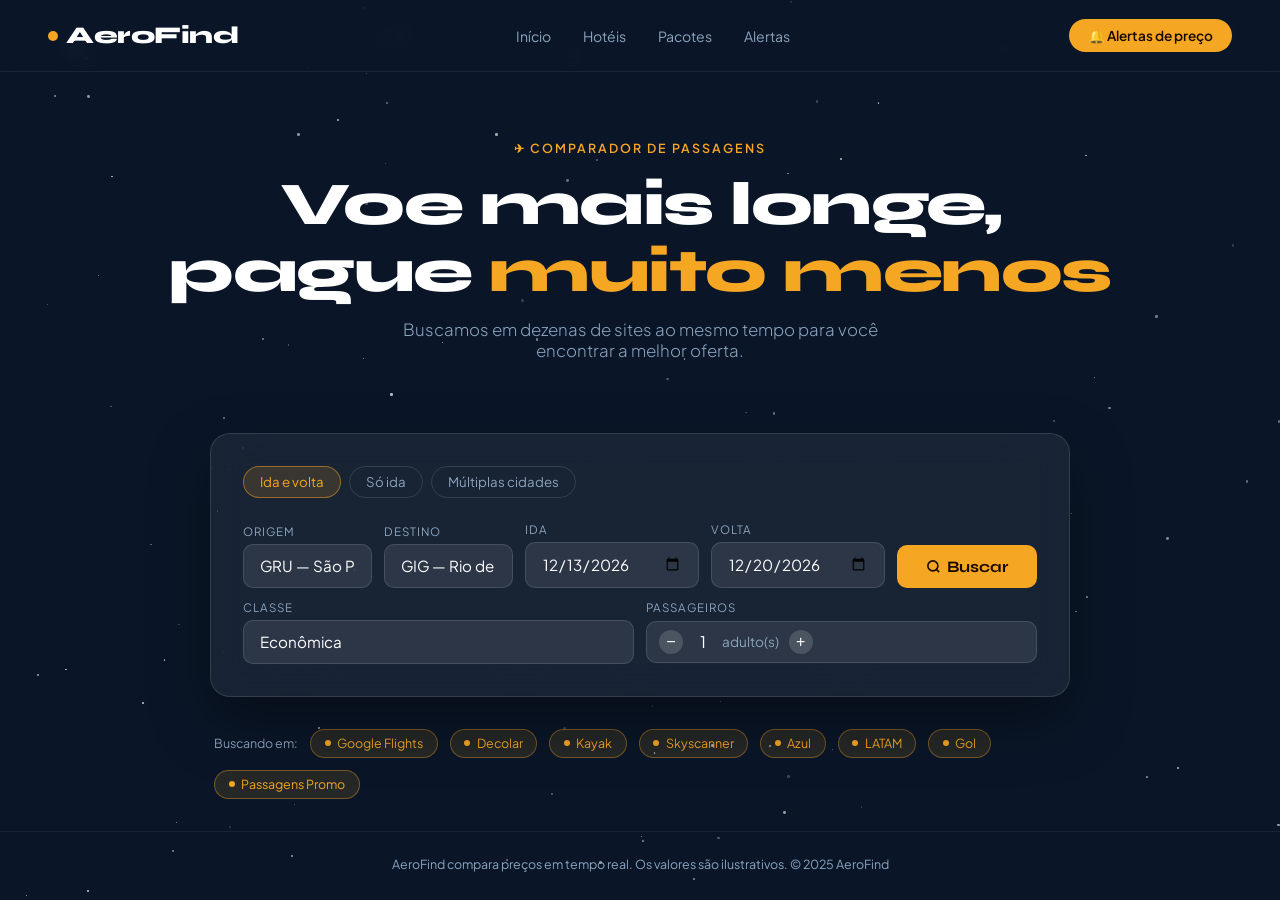
==== passagens-aereas.html @ 7c527c0b "first commit" ====
<!DOCTYPE html>
<html lang="pt-BR">
<head>
<meta charset="UTF-8">
<meta name="viewport" content="width=device-width, initial-scale=1.0">
<title>AeroFind — Busca de Passagens Aéreas</title>
<link rel="icon" type="image/svg+xml" href="data:image/svg+xml,%3Csvg xmlns='http://www.w3.org/2000/svg' viewBox='0 0 64 64'%3E%3Crect width='64' height='64' rx='14' fill='%230A1628'/%3E%3Cpath d='M52 26v-4L32 10 12 22v4l20-5v10L24 34v4l8-2 8 2v-4l-8-3V21l20 5z' fill='%23F5A623'/%3E%3C/svg%3E">
<link href="https://fonts.googleapis.com/css2?family=Syne:wght@400;600;700;800&family=Plus+Jakarta+Sans:wght@300;400;500;600;700&display=swap" rel="stylesheet">
<style>
  *, *::before, *::after { box-sizing: border-box; margin: 0; padding: 0; }
  :root {
    --sky: #0A1628; --accent: #F5A623; --white: #FFFFFF; --muted: #8BA4BE;
    --card-bg: rgba(255,255,255,0.06); --card-border: rgba(255,255,255,0.12);
    --input-bg: rgba(255,255,255,0.09); --result-bg: #F0F4F9;
    --result-card: #FFFFFF; --text-dark: #0A1628; --text-mid: #4A6178;
  }
  html { scroll-behavior: smooth; }
  body { font-family: 'Plus Jakarta Sans', sans-serif; background: var(--sky); color: var(--white); min-height: 100vh; overflow-x: hidden; }

  /* Stars */
  .stars-bg { position: fixed; inset: 0; pointer-events: none; z-index: 0; overflow: hidden; }
  .star { position: absolute; background: #fff; border-radius: 50%; animation: twinkle var(--d,3s) ease-in-out infinite; opacity: var(--o,0.4); }
  @keyframes twinkle { 0%,100%{opacity:var(--o)} 50%{opacity:calc(var(--o)*0.25)} }

  /* Header */
  header { position: relative; z-index: 20; display: flex; align-items: center; justify-content: space-between; padding: 1.2rem 3rem; border-bottom: 1px solid rgba(255,255,255,0.07); backdrop-filter: blur(8px); }
  .logo { font-family: 'Syne', sans-serif; font-size: 1.5rem; font-weight: 800; letter-spacing: -0.5px; color: var(--white); display: flex; align-items: center; gap: 0.5rem; }
  .logo-dot { width: 10px; height: 10px; background: var(--accent); border-radius: 50%; }
  nav a { color: var(--muted); text-decoration: none; font-size: .88rem; margin-left: 2rem; transition: color .2s; }
  nav a:hover { color: var(--white); }
  .btn-header { margin-left: 2rem; padding: .5rem 1.2rem; background: var(--accent); color: #1a0800; border: none; border-radius: 20px; font-family: 'Plus Jakarta Sans', sans-serif; font-size: .85rem; font-weight: 600; cursor: pointer; transition: transform .15s, box-shadow .15s; }
  .btn-header:hover { transform: translateY(-1px); box-shadow: 0 4px 16px rgba(245,166,35,.35); }

  /* Hero */
  .hero { position: relative; z-index: 5; text-align: center; padding: 4rem 2rem 2rem; }
  .hero-eyebrow { display: inline-block; font-size: .78rem; font-weight: 600; letter-spacing: 2px; text-transform: uppercase; color: var(--accent); margin-bottom: 1rem; }
  .hero h1 { font-family: 'Syne', sans-serif; font-size: clamp(2.2rem,5vw,3.8rem); font-weight: 800; line-height: 1.1; letter-spacing: -1.5px; margin-bottom: .8rem; }
  .hero h1 span { color: var(--accent); }
  .hero p { color: var(--muted); font-size: 1.05rem; font-weight: 300; max-width: 480px; margin: 0 auto 2.5rem; }

  /* Search Card */
  .search-card { position: relative; z-index: 10; max-width: 860px; margin: 0 auto 2rem; background: var(--card-bg); border: 1px solid var(--card-border); border-radius: 20px; padding: 2rem; backdrop-filter: blur(16px); box-shadow: 0 24px 60px rgba(0,0,0,.4); }
  .trip-type { display: flex; gap: .5rem; margin-bottom: 1.5rem; }
  .trip-btn { padding: .4rem 1rem; border-radius: 20px; background: transparent; border: 1px solid var(--card-border); color: var(--muted); font-family: 'Plus Jakarta Sans', sans-serif; font-size: .83rem; cursor: pointer; transition: all .2s; }
  .trip-btn.active, .trip-btn:hover { background: rgba(245,166,35,.15); border-color: rgba(245,166,35,.5); color: var(--accent); }
  .fields-row { display: grid; grid-template-columns: 1fr 1fr 1fr 1fr auto; gap: .75rem; align-items: end; }
  .field-group { display: flex; flex-direction: column; gap: .35rem; position: relative; }
  .field-group label { font-size: .72rem; text-transform: uppercase; letter-spacing: 1px; color: var(--muted); }
  .field-group input, .field-group select { background: var(--input-bg); border: 1px solid var(--card-border); border-radius: 10px; color: var(--white); padding: .7rem 1rem; font-family: 'Plus Jakarta Sans', sans-serif; font-size: .95rem; outline: none; width: 100%; transition: border-color .2s; -webkit-appearance: none; }
  .field-group input::placeholder { color: var(--muted); }
  .field-group input:focus, .field-group select:focus { border-color: rgba(245,166,35,.6); }
  .field-group select option { background: #0D2040; color: white; }
  .btn-search { padding: .75rem 1.8rem; background: var(--accent); border: none; border-radius: 10px; color: #1a0800; font-family: 'Syne', sans-serif; font-size: 1rem; font-weight: 700; cursor: pointer; white-space: nowrap; transition: all .2s; display: flex; align-items: center; gap: .4rem; }
  .btn-search:hover { transform: translateY(-2px); box-shadow: 0 6px 20px rgba(245,166,35,.4); }
  .btn-search:active { transform: translateY(0); }
  .row2 { display: flex; gap: .75rem; margin-top: .75rem; align-items: center; }
  .row2 .field-group { flex: 1; }
  .passengers-field { display: flex; align-items: center; gap: .6rem; background: var(--input-bg); border: 1px solid var(--card-border); border-radius: 10px; padding: .5rem .75rem; }
  .pass-btn { width: 24px; height: 24px; border-radius: 50%; background: rgba(255,255,255,.15); border: none; color: white; font-size: 1rem; cursor: pointer; display: flex; align-items: center; justify-content: center; transition: background .2s; }
  .pass-btn:hover { background: rgba(245,166,35,.4); }
  #pass-count { font-size: 1rem; min-width: 20px; text-align: center; }

  /* Autocomplete */
  .autocomplete-list { position: absolute; top: calc(100% + 6px); left: 0; right: 0; z-index: 999; background: #0C1E3A; border: 1px solid rgba(245,166,35,.4); border-radius: 14px; overflow: hidden; box-shadow: 0 16px 40px rgba(0,0,0,.7); max-height: 280px; overflow-y: auto; display: none; }
  .autocomplete-list.open { display: block; }
  .autocomplete-list::-webkit-scrollbar { width: 4px; }
  .autocomplete-list::-webkit-scrollbar-track { background: transparent; }
  .autocomplete-list::-webkit-scrollbar-thumb { background: rgba(245,166,35,.3); border-radius: 4px; }
  .ac-item { display: flex; align-items: center; gap: .75rem; padding: .6rem 1rem; cursor: pointer; transition: background .15s; border-bottom: 1px solid rgba(255,255,255,.05); }
  .ac-item:last-child { border-bottom: none; }
  .ac-item:hover, .ac-item.highlighted { background: rgba(245,166,35,.1); }
  .ac-flag { font-size: 1.1rem; flex-shrink: 0; }
  .ac-iata { font-family: 'Syne', sans-serif; font-size: .9rem; font-weight: 800; color: var(--accent); min-width: 40px; flex-shrink: 0; }
  .ac-info { display: flex; flex-direction: column; overflow: hidden; }
  .ac-city { font-size: .85rem; font-weight: 500; color: var(--white); white-space: nowrap; overflow: hidden; text-overflow: ellipsis; }
  .ac-country { font-size: .7rem; color: var(--muted); margin-top: .1rem; }

  /* Sources */
  .sources-row { position: relative; z-index: 5; max-width: 860px; margin: 0 auto 2rem; display: flex; align-items: center; gap: .75rem; flex-wrap: wrap; padding: 0 .25rem; }
  .source-tag { display: flex; align-items: center; gap: .4rem; background: rgba(255,255,255,.07); border: 1px solid rgba(255,255,255,.12); border-radius: 20px; padding: .35rem .85rem; font-size: .78rem; color: var(--muted); cursor: pointer; transition: all .2s; }
  .source-tag.active { background: rgba(245,166,35,.12); border-color: rgba(245,166,35,.4); color: #F5A623; }
  .source-tag .dot { width: 6px; height: 6px; border-radius: 50%; background: currentColor; }

  /* Loading */
  .loading-state { display: none; text-align: center; padding: 3rem; position: relative; z-index: 5; }
  .loading-state.visible { display: block; }
  .plane-loader { font-size: 2.5rem; animation: fly 1.5s ease-in-out infinite; display: inline-block; }
  @keyframes fly { 0%{transform:translateX(-20px) rotate(-5deg)} 50%{transform:translateX(20px) rotate(5deg)} 100%{transform:translateX(-20px) rotate(-5deg)} }
  .loading-text { color: var(--muted); margin-top: 1rem; font-size: .95rem; }
  .loading-dots::after { content: ''; animation: dots 1.4s infinite; }
  @keyframes dots { 0%{content:''} 33%{content:'.'} 66%{content:'..'} 100%{content:'...'} }

  /* Results */
  #results-section { background: var(--result-bg); border-radius: 28px 28px 0 0; padding: 2.5rem 2rem 4rem; position: relative; z-index: 5; display: none; }
  #results-section.visible { display: block; }
  .results-header { max-width: 860px; margin: 0 auto 1.5rem; display: flex; justify-content: space-between; align-items: center; flex-wrap: wrap; gap: .75rem; }
  .results-title { font-family: 'Syne', sans-serif; font-size: 1.5rem; font-weight: 700; color: var(--text-dark); }
  .results-subtitle { font-size: .82rem; color: var(--text-mid); margin-top: .25rem; line-height: 1.5; }
  .filter-bar { display: flex; gap: .5rem; }
  .filter-btn { padding: .4rem 1rem; border-radius: 20px; border: 1px solid #D0DCE8; background: white; color: var(--text-mid); font-family: 'Plus Jakarta Sans', sans-serif; font-size: .82rem; cursor: pointer; transition: all .2s; }
  .filter-btn:hover, .filter-btn.active { background: var(--text-dark); color: white; border-color: var(--text-dark); }

  /* Result Cards */
  .results-grid { max-width: 860px; margin: 0 auto; display: flex; flex-direction: column; gap: .9rem; }
  .result-card { background: var(--result-card); border: 1px solid #DDE7F0; border-radius: 16px; padding: 1.1rem 1.5rem; display: grid; grid-template-columns: 54px 1fr auto; gap: 1.2rem; align-items: center; transition: all .2s; cursor: pointer; animation: slideUp .3s ease both; text-decoration: none; color: inherit; }
  .result-card:hover { box-shadow: 0 8px 32px rgba(10,22,40,.1); transform: translateY(-2px); border-color: #B4CCE4; }
  @keyframes slideUp { from{opacity:0;transform:translateY(14px)} to{opacity:1;transform:translateY(0)} }

  .airline-logo { width: 48px; height: 48px; border-radius: 12px; display: flex; align-items: center; justify-content: center; font-family: 'Syne', sans-serif; font-size: .7rem; font-weight: 800; color: white; letter-spacing: .5px; flex-shrink: 0; }

  /* Flight info */
  .flight-info { display: flex; align-items: center; gap: 1.1rem; }
  .time-block { text-align: center; flex-shrink: 0; }

  /* Horário — destaque máximo */
  .time-big {
    font-family: 'Syne', sans-serif;
    font-size: 1.6rem;
    font-weight: 800;
    color: #0A1628;
    letter-spacing: -0.5px;
    line-height: 1;
    font-variant-numeric: tabular-nums;
  }
  .time-city {
    font-family: 'Plus Jakarta Sans', sans-serif;
    font-size: .65rem; font-weight: 700;
    letter-spacing: 1.2px; text-transform: uppercase;
    color: #7A9AB4; margin-top: .3rem;
  }

  .flight-path { flex: 1; display: flex; flex-direction: column; align-items: center; gap: .22rem; min-width: 80px; }
  .path-duration { font-family: 'Plus Jakarta Sans', sans-serif; font-size: .7rem; font-weight: 600; color: #7A9AB4; letter-spacing: .4px; }
  .path-line { width: 100%; display: flex; align-items: center; gap: 4px; }
  .path-line .line { flex: 1; height: 1.5px; background: #D4E2EC; }
  .path-stops { font-family: 'Plus Jakarta Sans', sans-serif; font-size: .68rem; font-weight: 700; letter-spacing: .3px; }
  .stops-direct { color: #1A9B6A; }
  .stops-conn { color: #C47D0A; }

  /* Bloco preço */
  .price-block { text-align: right; min-width: 148px; flex-shrink: 0; }
  .price-source { font-family: 'Plus Jakarta Sans', sans-serif; font-size: .65rem; font-weight: 700; letter-spacing: .7px; text-transform: uppercase; color: #8FA6B8; margin-bottom: .2rem; }

  /* Preço principal */
  .price-wrap { display: flex; align-items: flex-start; justify-content: flex-end; gap: 2px; line-height: 1; margin-bottom: .15rem; }
  .price-currency { font-family: 'Plus Jakarta Sans', sans-serif; font-size: .9rem; font-weight: 700; color: #3A5570; padding-top: .3rem; }
  .price-integer { font-family: 'Syne', sans-serif; font-size: 2rem; font-weight: 800; color: #0A1628; letter-spacing: -1.5px; font-variant-numeric: tabular-nums; }
  .price-per { font-family: 'Plus Jakarta Sans', sans-serif; font-size: .65rem; font-weight: 400; color: #8FA6B8; }

  .badges { display: flex; gap: .3rem; justify-content: flex-end; margin: .35rem 0 .4rem; flex-wrap: wrap; }
  .badge { font-family: 'Plus Jakarta Sans', sans-serif; font-size: .63rem; font-weight: 700; letter-spacing: .3px; border-radius: 20px; padding: .2rem .55rem; line-height: 1.5; }
  .badge-best { background: #E0F5EB; color: #126B3A; }
  .badge-fast { background: #EEF0FF; color: #3730A3; }

  .btn-buy { display: inline-block; padding: .42rem 1rem; background: var(--accent); border: none; border-radius: 8px; color: #1a0800; font-family: 'Plus Jakarta Sans', sans-serif; font-size: .78rem; font-weight: 700; cursor: pointer; transition: all .15s; text-decoration: none; }
  .btn-buy:hover { background: #ffba47; }

  .empty-state { text-align: center; padding: 3rem; color: var(--text-mid); display: none; }
  .empty-state.visible { display: block; }

  footer { position: relative; z-index: 5; text-align: center; padding: 1.5rem; color: var(--muted); font-size: .78rem; border-top: 1px solid rgba(255,255,255,.06); }

  @media(max-width:700px){
    header{padding:1rem 1.2rem} nav{display:none}
    .hero{padding:2.5rem 1rem 1.5rem}
    .fields-row{grid-template-columns:1fr 1fr}
    .btn-search{grid-column:1/-1;justify-content:center}
    .search-card{margin:0 1rem 2rem;padding:1.2rem}
    .sources-row{padding:0 1rem}
    .result-card{grid-template-columns:48px 1fr;padding:.9rem 1rem}
    .price-block{grid-column:1/-1;display:flex;align-items:center;justify-content:space-between;text-align:left;min-width:0}
    .price-wrap{justify-content:flex-start}
    .badges{justify-content:flex-start}
    #results-section{padding:1.5rem 1rem 3rem}
    .results-header{flex-direction:column;align-items:flex-start}
    .time-big{font-size:1.3rem}
    .price-integer{font-size:1.6rem}
  }
</style>
</head>
<body>

<div class="stars-bg" id="stars"></div>

<header>
  <div class="logo"><span class="logo-dot"></span>AeroFind</div>
  <nav>
    <a href="#">Início</a><a href="#">Hotéis</a><a href="#">Pacotes</a><a href="#">Alertas</a>
  </nav>
  <button class="btn-header" onclick="showAlertModal()">🔔 Alertas de preço</button>
</header>

<section class="hero">
  <span class="hero-eyebrow">✈ Comparador de passagens</span>
  <h1>Voe mais longe,<br>pague <span>muito menos</span></h1>
  <p>Buscamos em dezenas de sites ao mesmo tempo para você encontrar a melhor oferta.</p>
</section>

<div class="search-card">
  <div class="trip-type">
    <button class="trip-btn active" data-type="ida-volta" onclick="setTrip(this)">Ida e volta</button>
    <button class="trip-btn" data-type="so-ida" onclick="setTrip(this)">Só ida</button>
    <button class="trip-btn" data-type="multiplas" onclick="setTrip(this)">Múltiplas cidades</button>
  </div>
  <div class="fields-row">
    <div class="field-group">
      <label>Origem</label>
      <input type="text" id="origin" placeholder="Cidade ou código IATA" autocomplete="off">
      <div class="autocomplete-list" id="ac-origin"></div>
    </div>
    <div class="field-group">
      <label>Destino</label>
      <input type="text" id="dest" placeholder="Cidade ou código IATA" autocomplete="off">
      <div class="autocomplete-list" id="ac-dest"></div>
    </div>
    <div class="field-group">
      <label>Ida</label>
      <input type="date" id="date-go">
    </div>
    <div class="field-group" id="return-field">
      <label>Volta</label>
      <input type="date" id="date-back">
    </div>
    <button class="btn-search" onclick="searchFlights()">
      <svg width="15" height="15" viewBox="0 0 24 24" fill="none" stroke="currentColor" stroke-width="2.5"><circle cx="11" cy="11" r="8"/><path d="m21 21-4.35-4.35"/></svg>
      Buscar
    </button>
  </div>
  <div class="row2">
    <div class="field-group">
      <label>Classe</label>
      <select id="cabin">
        <option value="economy">Econômica</option>
        <option value="premium">Premium Economy</option>
        <option value="business">Executiva (Business)</option>
        <option value="first">Primeira Classe</option>
      </select>
    </div>
    <div class="field-group">
      <label>Passageiros</label>
      <div class="passengers-field">
        <button class="pass-btn" onclick="changePass(-1)">−</button>
        <span id="pass-count">1</span>
        <span style="font-size:.85rem;color:var(--muted);">adulto(s)</span>
        <button class="pass-btn" onclick="changePass(1)">+</button>
      </div>
    </div>
  </div>
</div>

<div class="sources-row">
  <span style="font-size:.78rem;color:var(--muted);">Buscando em:</span>
  <div class="source-tag active" onclick="toggleSource(this)"><span class="dot"></span>Google Flights</div>
  <div class="source-tag active" onclick="toggleSource(this)"><span class="dot"></span>Decolar</div>
  <div class="source-tag active" onclick="toggleSource(this)"><span class="dot"></span>Kayak</div>
  <div class="source-tag active" onclick="toggleSource(this)"><span class="dot"></span>Skyscanner</div>
  <div class="source-tag active" onclick="toggleSource(this)"><span class="dot"></span>Azul</div>
  <div class="source-tag active" onclick="toggleSource(this)"><span class="dot"></span>LATAM</div>
  <div class="source-tag active" onclick="toggleSource(this)"><span class="dot"></span>Gol</div>
  <div class="source-tag active" onclick="toggleSource(this)"><span class="dot"></span>Passagens Promo</div>
</div>

<div class="loading-state" id="loading">
  <div class="plane-loader">✈</div>
  <div class="loading-text">Buscando as melhores ofertas<span class="loading-dots"></span></div>
  <p style="font-size:.8rem;color:var(--muted);margin-top:.5rem;">Consultando Google Flights, Decolar, Kayak, Skyscanner...</p>
</div>

<section id="results-section">
  <div class="results-header">
    <div>
      <div class="results-title" id="results-title">Resultados encontrados</div>
      <div class="results-subtitle" id="results-subtitle"></div>
    </div>
    <div class="filter-bar">
      <button class="filter-btn active" onclick="sortResults('price',this)">Menor preço</button>
      <button class="filter-btn" onclick="sortResults('duration',this)">Mais rápido</button>
      <button class="filter-btn" onclick="sortResults('best',this)">Custo-benefício</button>
    </div>
  </div>
  <div class="results-grid" id="results-grid"></div>
  <div class="empty-state" id="empty-state">
    <div style="font-size:2.5rem;margin-bottom:1rem;">🔍</div>
    <div style="font-weight:600;color:#0A1628;margin-bottom:.4rem;">Nenhum voo encontrado</div>
    <p>Tente datas ou destinos diferentes.</p>
  </div>
</section>

<footer>AeroFind compara preços em tempo real. Os valores são ilustrativos. © 2025 AeroFind</footer>

<script>
// Stars
const starsEl=document.getElementById('stars');
for(let i=0;i<120;i++){
  const s=document.createElement('div');s.className='star';
  const sz=Math.random()*2+1;
  s.style.cssText=`width:${sz}px;height:${sz}px;top:${Math.random()*100}%;left:${Math.random()*100}%;--d:${(Math.random()*4+2).toFixed(1)}s;--o:${(Math.random()*.6+.15).toFixed(2)};animation-delay:${(Math.random()*5).toFixed(1)}s`;
  starsEl.appendChild(s);
}

// Dates
const today=new Date(),fmt=d=>d.toISOString().split('T')[0];
const go=new Date(today);go.setDate(today.getDate()+7);
const bk=new Date(today);bk.setDate(today.getDate()+14);
document.getElementById('date-go').value=fmt(go);
document.getElementById('date-back').value=fmt(bk);
document.getElementById('date-go').min=fmt(today);
document.getElementById('date-back').min=fmt(go);

let passengers=1,tripType='ida-volta';
function setTrip(btn){document.querySelectorAll('.trip-btn').forEach(b=>b.classList.remove('active'));btn.classList.add('active');tripType=btn.dataset.type;const rf=document.getElementById('return-field');rf.style.opacity=tripType==='so-ida'?'0.4':'1';rf.querySelector('input').disabled=tripType==='so-ida';}
function changePass(d){passengers=Math.max(1,Math.min(9,passengers+d));document.getElementById('pass-count').textContent=passengers;}
function toggleSource(el){el.classList.toggle('active');}
function showAlertModal(){alert('🔔 Você será notificado quando o preço cair para a rota desejada!\n\n(Disponível na versão completa.)');}

// ═══════════════════════════════════
// BANCO DE AEROPORTOS
// ═══════════════════════════════════
const AIRPORTS=[
  // Brasil
  {iata:'GRU',city:'São Paulo — Guarulhos',country:'Brasil',flag:'🇧🇷'},
  {iata:'CGH',city:'São Paulo — Congonhas',country:'Brasil',flag:'🇧🇷'},
  {iata:'VCP',city:'Campinas — Viracopos',country:'Brasil',flag:'🇧🇷'},
  {iata:'GIG',city:'Rio de Janeiro — Galeão',country:'Brasil',flag:'🇧🇷'},
  {iata:'SDU',city:'Rio de Janeiro — Santos Dumont',country:'Brasil',flag:'🇧🇷'},
  {iata:'BSB',city:'Brasília',country:'Brasil',flag:'🇧🇷'},
  {iata:'SSA',city:'Salvador',country:'Brasil',flag:'🇧🇷'},
  {iata:'FOR',city:'Fortaleza',country:'Brasil',flag:'🇧🇷'},
  {iata:'REC',city:'Recife',country:'Brasil',flag:'🇧🇷'},
  {iata:'MAO',city:'Manaus',country:'Brasil',flag:'🇧🇷'},
  {iata:'CWB',city:'Curitiba',country:'Brasil',flag:'🇧🇷'},
  {iata:'POA',city:'Porto Alegre',country:'Brasil',flag:'🇧🇷'},
  {iata:'BEL',city:'Belém',country:'Brasil',flag:'🇧🇷'},
  {iata:'FLN',city:'Florianópolis',country:'Brasil',flag:'🇧🇷'},
  {iata:'NAT',city:'Natal',country:'Brasil',flag:'🇧🇷'},
  {iata:'MCZ',city:'Maceió',country:'Brasil',flag:'🇧🇷'},
  {iata:'THE',city:'Teresina',country:'Brasil',flag:'🇧🇷'},
  {iata:'GYN',city:'Goiânia',country:'Brasil',flag:'🇧🇷'},
  {iata:'CGR',city:'Campo Grande',country:'Brasil',flag:'🇧🇷'},
  {iata:'CGB',city:'Cuiabá',country:'Brasil',flag:'🇧🇷'},
  {iata:'PMW',city:'Palmas',country:'Brasil',flag:'🇧🇷'},
  {iata:'VIX',city:'Vitória',country:'Brasil',flag:'🇧🇷'},
  {iata:'BVB',city:'Boa Vista',country:'Brasil',flag:'🇧🇷'},
  {iata:'PVH',city:'Porto Velho',country:'Brasil',flag:'🇧🇷'},
  {iata:'MCP',city:'Macapá',country:'Brasil',flag:'🇧🇷'},
  {iata:'RBR',city:'Rio Branco',country:'Brasil',flag:'🇧🇷'},
  {iata:'SLZ',city:'São Luís',country:'Brasil',flag:'🇧🇷'},
  {iata:'JPA',city:'João Pessoa',country:'Brasil',flag:'🇧🇷'},
  {iata:'AJU',city:'Aracaju',country:'Brasil',flag:'🇧🇷'},
  {iata:'IOS',city:'Ilhéus',country:'Brasil',flag:'🇧🇷'},
  {iata:'BPS',city:'Porto Seguro',country:'Brasil',flag:'🇧🇷'},
  {iata:'CFB',city:'Cabo Frio',country:'Brasil',flag:'🇧🇷'},
  {iata:'LDB',city:'Londrina',country:'Brasil',flag:'🇧🇷'},
  {iata:'MAB',city:'Marabá',country:'Brasil',flag:'🇧🇷'},
  {iata:'IGU',city:'Foz do Iguaçu',country:'Brasil',flag:'🇧🇷'},
  // Europa
  {iata:'LIS',city:'Lisboa',country:'Portugal',flag:'🇵🇹'},
  {iata:'OPO',city:'Porto',country:'Portugal',flag:'🇵🇹'},
  {iata:'FAO',city:'Faro',country:'Portugal',flag:'🇵🇹'},
  {iata:'MAD',city:'Madrid — Barajas',country:'Espanha',flag:'🇪🇸'},
  {iata:'BCN',city:'Barcelona — El Prat',country:'Espanha',flag:'🇪🇸'},
  {iata:'CDG',city:'Paris — Charles de Gaulle',country:'França',flag:'🇫🇷'},
  {iata:'ORY',city:'Paris — Orly',country:'França',flag:'🇫🇷'},
  {iata:'LHR',city:'Londres — Heathrow',country:'Reino Unido',flag:'🇬🇧'},
  {iata:'LGW',city:'Londres — Gatwick',country:'Reino Unido',flag:'🇬🇧'},
  {iata:'STN',city:'Londres — Stansted',country:'Reino Unido',flag:'🇬🇧'},
  {iata:'FRA',city:'Frankfurt',country:'Alemanha',flag:'🇩🇪'},
  {iata:'MUC',city:'Munique',country:'Alemanha',flag:'🇩🇪'},
  {iata:'AMS',city:'Amsterdã — Schiphol',country:'Holanda',flag:'🇳🇱'},
  {iata:'FCO',city:'Roma — Fiumicino',country:'Itália',flag:'🇮🇹'},
  {iata:'MXP',city:'Milão — Malpensa',country:'Itália',flag:'🇮🇹'},
  {iata:'VCE',city:'Veneza',country:'Itália',flag:'🇮🇹'},
  {iata:'ZRH',city:'Zurique',country:'Suíça',flag:'🇨🇭'},
  {iata:'VIE',city:'Viena',country:'Áustria',flag:'🇦🇹'},
  {iata:'ATH',city:'Atenas',country:'Grécia',flag:'🇬🇷'},
  {iata:'CPH',city:'Copenhague',country:'Dinamarca',flag:'🇩🇰'},
  {iata:'ARN',city:'Estocolmo — Arlanda',country:'Suécia',flag:'🇸🇪'},
  // Américas
  {iata:'JFK',city:'Nova York — JFK',country:'EUA',flag:'🇺🇸'},
  {iata:'EWR',city:'Nova York — Newark',country:'EUA',flag:'🇺🇸'},
  {iata:'LGA',city:'Nova York — LaGuardia',country:'EUA',flag:'🇺🇸'},
  {iata:'MIA',city:'Miami',country:'EUA',flag:'🇺🇸'},
  {iata:'LAX',city:'Los Angeles',country:'EUA',flag:'🇺🇸'},
  {iata:'ORD',city:'Chicago — O\'Hare',country:'EUA',flag:'🇺🇸'},
  {iata:'ATL',city:'Atlanta',country:'EUA',flag:'🇺🇸'},
  {iata:'IAD',city:'Washington D.C. — Dulles',country:'EUA',flag:'🇺🇸'},
  {iata:'SFO',city:'San Francisco',country:'EUA',flag:'🇺🇸'},
  {iata:'MCO',city:'Orlando',country:'EUA',flag:'🇺🇸'},
  {iata:'YYZ',city:'Toronto — Pearson',country:'Canadá',flag:'🇨🇦'},
  {iata:'YUL',city:'Montreal',country:'Canadá',flag:'🇨🇦'},
  {iata:'MEX',city:'Cidade do México',country:'México',flag:'🇲🇽'},
  {iata:'CUN',city:'Cancún',country:'México',flag:'🇲🇽'},
  {iata:'EZE',city:'Buenos Aires — Ezeiza',country:'Argentina',flag:'🇦🇷'},
  {iata:'AEP',city:'Buenos Aires — Aeroparque',country:'Argentina',flag:'🇦🇷'},
  {iata:'SCL',city:'Santiago do Chile',country:'Chile',flag:'🇨🇱'},
  {iata:'BOG',city:'Bogotá — El Dorado',country:'Colômbia',flag:'🇨🇴'},
  {iata:'LIM',city:'Lima — Jorge Chávez',country:'Peru',flag:'🇵🇪'},
  {iata:'MVD',city:'Montevidéu',country:'Uruguai',flag:'🇺🇾'},
  {iata:'ASU',city:'Assunção',country:'Paraguai',flag:'🇵🇾'},
  {iata:'GYE',city:'Guayaquil',country:'Equador',flag:'🇪🇨'},
  {iata:'HAV',city:'Havana',country:'Cuba',flag:'🇨🇺'},
  // Oriente Médio / Ásia / Oceania / África
  {iata:'DXB',city:'Dubai',country:'Emirados Árabes',flag:'🇦🇪'},
  {iata:'AUH',city:'Abu Dhabi',country:'Emirados Árabes',flag:'🇦🇪'},
  {iata:'DOH',city:'Doha — Hamad',country:'Catar',flag:'🇶🇦'},
  {iata:'NRT',city:'Tóquio — Narita',country:'Japão',flag:'🇯🇵'},
  {iata:'HND',city:'Tóquio — Haneda',country:'Japão',flag:'🇯🇵'},
  {iata:'ICN',city:'Seul — Incheon',country:'Coreia do Sul',flag:'🇰🇷'},
  {iata:'BKK',city:'Bangkok — Suvarnabhumi',country:'Tailândia',flag:'🇹🇭'},
  {iata:'SIN',city:'Singapura — Changi',country:'Singapura',flag:'🇸🇬'},
  {iata:'HKG',city:'Hong Kong',country:'Hong Kong',flag:'🇭🇰'},
  {iata:'PEK',city:'Pequim — Capital',country:'China',flag:'🇨🇳'},
  {iata:'PVG',city:'Xangai — Pudong',country:'China',flag:'🇨🇳'},
  {iata:'DEL',city:'Nova Delhi — Indira Gandhi',country:'Índia',flag:'🇮🇳'},
  {iata:'BOM',city:'Mumbai — Chhatrapati Shivaji',country:'Índia',flag:'🇮🇳'},
  {iata:'SYD',city:'Sydney — Kingsford Smith',country:'Austrália',flag:'🇦🇺'},
  {iata:'MEL',city:'Melbourne — Tullamarine',country:'Austrália',flag:'🇦🇺'},
  {iata:'CPT',city:'Cidade do Cabo',country:'África do Sul',flag:'🇿🇦'},
  {iata:'JNB',city:'Joanesburgo — O.R. Tambo',country:'África do Sul',flag:'🇿🇦'},
  {iata:'NBO',city:'Nairóbi — Jomo Kenyatta',country:'Quênia',flag:'🇰🇪'},
  {iata:'CAI',city:'Cairo',country:'Egito',flag:'🇪🇬'},
  {iata:'CMN',city:'Casablanca — Mohammed V',country:'Marrocos',flag:'🇲🇦'},
];

function normalize(s){ return s.toLowerCase().normalize('NFD').replace(/[\u0300-\u036f]/g,''); }
function searchAirports(q){
  const n=normalize(q);
  if(n.length<2) return [];
  return AIRPORTS.filter(a=>normalize(a.iata).includes(n)||normalize(a.city).includes(n)||normalize(a.country).includes(n)).slice(0,8);
}

const acHL={origin:-1,dest:-1};

function setupAC(inputId,listId,key){
  const inp=document.getElementById(inputId);
  const lst=document.getElementById(listId);

  inp.addEventListener('input',()=>{
    const res=searchAirports(inp.value.trim());
    acHL[key]=-1;
    renderAC(lst,res,inp,key);
    lst.classList.toggle('open',res.length>0&&inp.value.trim().length>=2);
  });

  inp.addEventListener('keydown',e=>{
    const items=lst.querySelectorAll('.ac-item');
    if(!items.length) return;
    if(e.key==='ArrowDown'){e.preventDefault();acHL[key]=Math.min(acHL[key]+1,items.length-1);hilite(lst,acHL[key]);}
    else if(e.key==='ArrowUp'){e.preventDefault();acHL[key]=Math.max(acHL[key]-1,-1);hilite(lst,acHL[key]);}
    else if(e.key==='Enter'&&acHL[key]>=0){e.stopPropagation();items[acHL[key]].click();}
    else if(e.key==='Escape'){lst.classList.remove('open');}
  });

  document.addEventListener('click',e=>{if(!inp.contains(e.target)&&!lst.contains(e.target))lst.classList.remove('open');});
}

function hilite(lst,idx){lst.querySelectorAll('.ac-item').forEach((el,i)=>el.classList.toggle('highlighted',i===idx));}

function renderAC(lst,results,inp,key){
  lst.innerHTML='';
  results.forEach(a=>{
    const item=document.createElement('div');item.className='ac-item';
    item.innerHTML=`<span class="ac-flag">${a.flag}</span><span class="ac-iata">${a.iata}</span><span class="ac-info"><span class="ac-city">${a.city}</span><span class="ac-country">${a.country}</span></span>`;
    item.addEventListener('mousedown',e=>e.preventDefault());
    item.addEventListener('click',()=>{inp.value=`${a.iata} — ${a.city}`;lst.classList.remove('open');});
    lst.appendChild(item);
  });
}

setupAC('origin','ac-origin','origin');
setupAC('dest','ac-dest','dest');

// Utilitários
function randInt(a,b){return Math.floor(Math.random()*(b-a+1))+a;}
function randEl(arr){return arr[Math.floor(Math.random()*arr.length)];}
function extractIata(v){const m=v.trim().match(/^([A-Z]{3})/);return m?m[1]:v.trim().toUpperCase().slice(0,3);}

const AIRLINES=[
  {code:'LA',bg:'#B00000'},{code:'AD',bg:'#0032A0'},{code:'G3',bg:'#E55A00'},
  {code:'AA',bg:'#005DAA'},{code:'TP',bg:'#006B3C'},{code:'EK',bg:'#B5860C'},
];
const SOURCES=['Google Flights','Decolar','Kayak','Skyscanner','Passagens Promo'];

function generateFlights(origin,dest,date,cabin){
  const mul={economy:1,premium:1.8,business:3.2,first:5.5}[cabin]||1;
  const base=randInt(420,1800)*mul;
  const out=[];
  for(let i=0;i<randInt(5,9);i++){
    const al=randEl(AIRLINES);
    const dH=randInt(5,21),dM=randEl([0,15,30,45]);
    const durH=randInt(1,11),durM=randEl([0,20,40]);
    const aH=(dH+durH)%24,aM=(dM+durM)%60;
    const price=Math.round(base*(0.85+Math.random()*.4)*passengers);
    const source=randEl(SOURCES);
    out.push({al,origin:origin.toUpperCase(),dest:dest.toUpperCase(),
      dep:`${String(dH).padStart(2,'0')}:${String(dM).padStart(2,'0')}`,
      arr:`${String(aH).padStart(2,'0')}:${String(aM).padStart(2,'0')}`,
      dur:`${durH}h${durM>0?durM+'min':''}`,durMins:durH*60+durM,
      stops:randInt(0,2),price,source,url:buildURL(source,origin,dest,date)});
  }
  return out.sort((a,b)=>a.price-b.price);
}

function buildURL(src,o,d,date){
  const oe=encodeURIComponent(o),de=encodeURIComponent(d);
  return {'Google Flights':`https://www.google.com/travel/flights?q=Flights+from+${oe}+to+${de}`,
    'Decolar':`https://www.decolar.com/shop/flights/results/ROUND_TRIP/${oe}/${de}/${date||''}`,
    'Kayak':`https://www.kayak.com.br/flights/${oe}-${de}/${date||''}`,
    'Skyscanner':`https://www.skyscanner.com.br/transporte/voos/${o.toLowerCase()}/${d.toLowerCase()}/${date||''}/`,
    'Passagens Promo':`https://www.passagenspromo.com.br/passagens/${oe}-${de}`}[src]||'#';
}

let currentResults=[];
function sortResults(type,btn){
  document.querySelectorAll('.filter-btn').forEach(b=>b.classList.remove('active'));btn.classList.add('active');
  let s=[...currentResults];
  if(type==='price')s.sort((a,b)=>a.price-b.price);
  else if(type==='duration')s.sort((a,b)=>a.durMins-b.durMins);
  else s.sort((a,b)=>(a.price/(1+a.durMins/60))-(b.price/(1+b.durMins/60)));
  renderResults(s);
}

function renderResults(data){
  const grid=document.getElementById('results-grid');
  grid.innerHTML='';
  if(!data.length){document.getElementById('empty-state').classList.add('visible');return;}
  document.getElementById('empty-state').classList.remove('visible');
  const minP=Math.min(...data.map(r=>r.price));
  const minD=Math.min(...data.map(r=>r.durMins));
  data.forEach((r,i)=>{
    const isBest=r.price===minP,isFast=r.durMins===minD;
    const card=document.createElement('a');
    card.className='result-card';card.href=r.url;card.target='_blank';card.rel='noopener noreferrer';
    card.style.animationDelay=`${i*.06}s`;
    // Separar inteiro de centavos para tipografia diferenciada
    const parts=r.price.toLocaleString('pt-BR',{minimumFractionDigits:0,maximumFractionDigits:0});
    card.innerHTML=`
      <div class="airline-logo" style="background:${r.al.bg}">${r.al.code}</div>
      <div class="flight-info">
        <div class="time-block">
          <div class="time-big">${r.dep}</div>
          <div class="time-city">${r.origin}</div>
        </div>
        <div class="flight-path">
          <div class="path-duration">${r.dur}</div>
          <div class="path-line">
            <div class="line"></div>
            <svg width="12" height="12" viewBox="0 0 24 24" fill="#B8C9D8"><path d="M21 16v-2l-8-5V3.5c0-.83-.67-1.5-1.5-1.5S10 2.67 10 3.5V9l-8 5v2l8-2.5V19l-2 1.5V22l3.5-1 3.5 1v-1.5L13 19v-5.5l8 2.5z"/></svg>
            <div class="line"></div>
          </div>
          <div class="path-stops ${r.stops===0?'stops-direct':'stops-conn'}">${r.stops===0?'Direto':r.stops===1?'1 escala':'2 escalas'}</div>
        </div>
        <div class="time-block">
          <div class="time-big">${r.arr}</div>
          <div class="time-city">${r.dest}</div>
        </div>
      </div>
      <div class="price-block">
        <div class="price-source">${r.source}</div>
        <div class="price-wrap">
          <span class="price-currency">R$</span>
          <span class="price-integer">${parts}</span>
        </div>
        <div class="price-per">por ${passengers} passageiro${passengers>1?'s':''}</div>
        <div class="badges">
          ${isBest?'<span class="badge badge-best">✓ Melhor preço</span>':''}
          ${isFast&&!isBest?'<span class="badge badge-fast">⚡ Mais rápido</span>':''}
        </div>
        <a class="btn-buy" href="${r.url}" target="_blank" rel="noopener">Ver oferta →</a>
      </div>`;
    grid.appendChild(card);
  });
}

function searchFlights(){
  const oRaw=document.getElementById('origin').value.trim();
  const dRaw=document.getElementById('dest').value.trim();
  const origin=extractIata(oRaw),dest=extractIata(dRaw);
  const dateGo=document.getElementById('date-go').value;
  const cabin=document.getElementById('cabin').value;
  if(!oRaw||!dRaw){alert('Informe a origem e o destino.');return;}
  if(!dateGo){alert('Selecione a data de ida.');return;}
  document.getElementById('results-section').classList.remove('visible');
  document.getElementById('loading').classList.add('visible');
  const activeSrc=[...document.querySelectorAll('.source-tag.active')].map(el=>el.textContent.trim());
  if(!activeSrc.length){document.getElementById('loading').classList.remove('visible');alert('Selecione ao menos uma fonte.');return;}
  setTimeout(()=>{
    document.getElementById('loading').classList.remove('visible');
    currentResults=generateFlights(origin,dest,dateGo,cabin);
    const cN={economy:'Econômica',premium:'Premium Economy',business:'Executiva',first:'Primeira Classe'};
    const dF=new Date(dateGo+'T12:00:00').toLocaleDateString('pt-BR',{day:'2-digit',month:'short',year:'numeric'});
    document.getElementById('results-title').textContent=`${origin} → ${dest}`;
    document.getElementById('results-subtitle').textContent=`${currentResults.length} voos · ${dF} · ${cN[cabin]} · ${passengers} pax · ${activeSrc.join(', ')}`;
    document.getElementById('results-section').classList.add('visible');
    renderResults(currentResults);
    setTimeout(()=>document.getElementById('results-section').scrollIntoView({behavior:'smooth',block:'start'}),100);
  },randInt(1800,2800));
}

document.addEventListener('keydown',e=>{if(e.key==='Enter'&&document.activeElement.type!=='text')searchFlights();});

// Pré-preenche
document.getElementById('origin').value='GRU — São Paulo — Guarulhos';
document.getElementById('dest').value='GIG — Rio de Janeiro — Galeão';
</script>
</body>
</html>
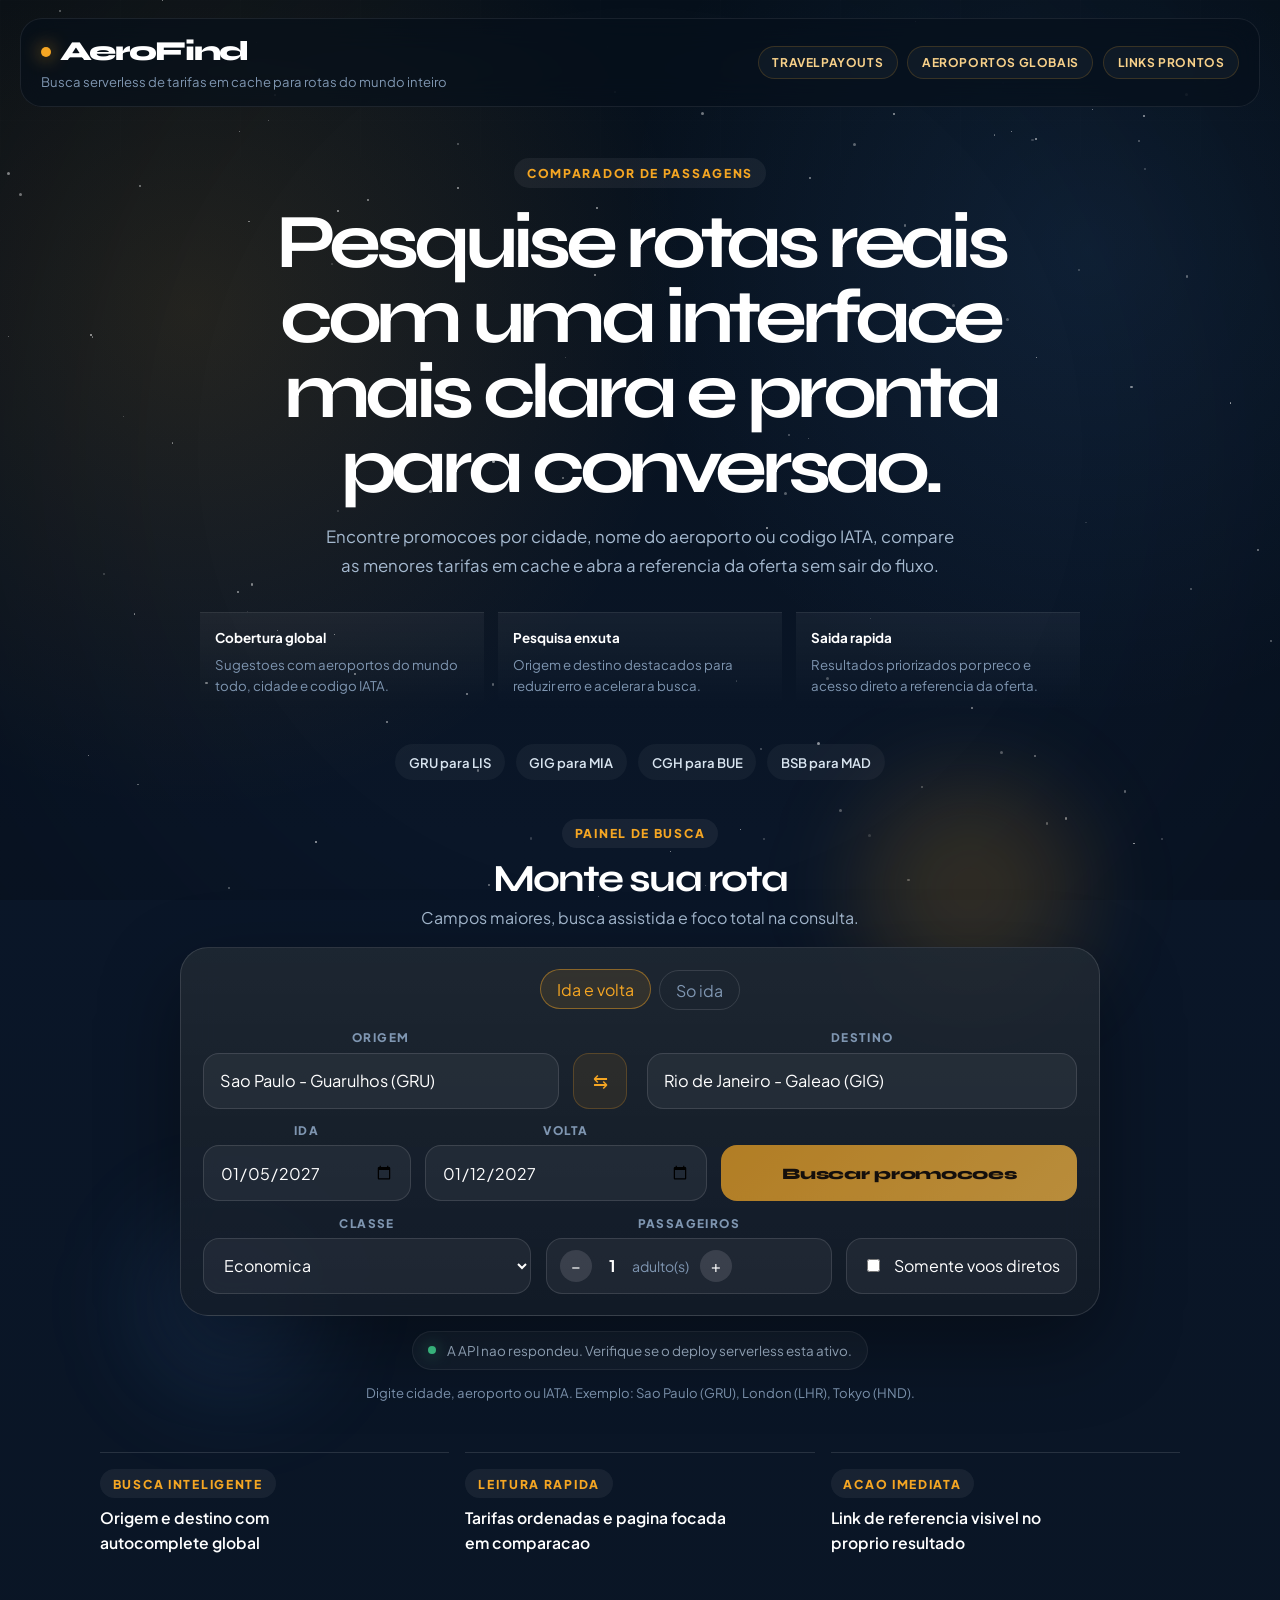
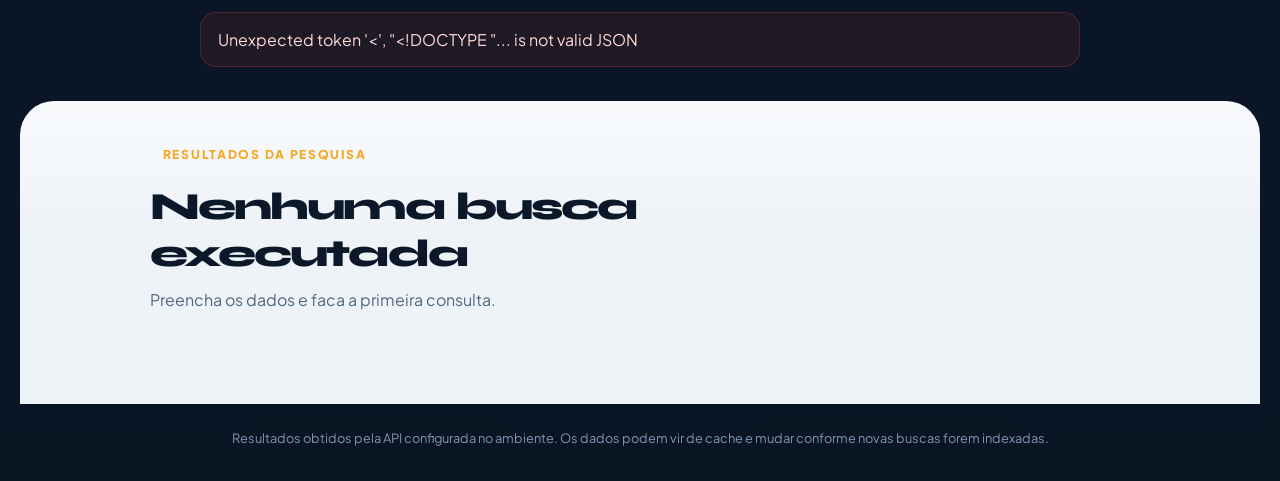
==== commit c7d42af4: "Melhora layout, busca e integracao Travelpayouts" ====
--- a/passagens-aereas.html
+++ b/passagens-aereas.html
@@ -1,607 +1,197 @@
 <!DOCTYPE html>
 <html lang="pt-BR">
 <head>
-<meta charset="UTF-8">
-<meta name="viewport" content="width=device-width, initial-scale=1.0">
-<title>AeroFind — Busca de Passagens Aéreas</title>
-<link rel="icon" type="image/svg+xml" href="data:image/svg+xml,%3Csvg xmlns='http://www.w3.org/2000/svg' viewBox='0 0 64 64'%3E%3Crect width='64' height='64' rx='14' fill='%230A1628'/%3E%3Cpath d='M52 26v-4L32 10 12 22v4l20-5v10L24 34v4l8-2 8 2v-4l-8-3V21l20 5z' fill='%23F5A623'/%3E%3C/svg%3E">
-<link href="https://fonts.googleapis.com/css2?family=Syne:wght@400;600;700;800&family=Plus+Jakarta+Sans:wght@300;400;500;600;700&display=swap" rel="stylesheet">
-<style>
-  *, *::before, *::after { box-sizing: border-box; margin: 0; padding: 0; }
-  :root {
-    --sky: #0A1628; --accent: #F5A623; --white: #FFFFFF; --muted: #8BA4BE;
-    --card-bg: rgba(255,255,255,0.06); --card-border: rgba(255,255,255,0.12);
-    --input-bg: rgba(255,255,255,0.09); --result-bg: #F0F4F9;
-    --result-card: #FFFFFF; --text-dark: #0A1628; --text-mid: #4A6178;
-  }
-  html { scroll-behavior: smooth; }
-  body { font-family: 'Plus Jakarta Sans', sans-serif; background: var(--sky); color: var(--white); min-height: 100vh; overflow-x: hidden; }
-
-  /* Stars */
-  .stars-bg { position: fixed; inset: 0; pointer-events: none; z-index: 0; overflow: hidden; }
-  .star { position: absolute; background: #fff; border-radius: 50%; animation: twinkle var(--d,3s) ease-in-out infinite; opacity: var(--o,0.4); }
-  @keyframes twinkle { 0%,100%{opacity:var(--o)} 50%{opacity:calc(var(--o)*0.25)} }
-
-  /* Header */
-  header { position: relative; z-index: 20; display: flex; align-items: center; justify-content: space-between; padding: 1.2rem 3rem; border-bottom: 1px solid rgba(255,255,255,0.07); backdrop-filter: blur(8px); }
-  .logo { font-family: 'Syne', sans-serif; font-size: 1.5rem; font-weight: 800; letter-spacing: -0.5px; color: var(--white); display: flex; align-items: center; gap: 0.5rem; }
-  .logo-dot { width: 10px; height: 10px; background: var(--accent); border-radius: 50%; }
-  nav a { color: var(--muted); text-decoration: none; font-size: .88rem; margin-left: 2rem; transition: color .2s; }
-  nav a:hover { color: var(--white); }
-  .btn-header { margin-left: 2rem; padding: .5rem 1.2rem; background: var(--accent); color: #1a0800; border: none; border-radius: 20px; font-family: 'Plus Jakarta Sans', sans-serif; font-size: .85rem; font-weight: 600; cursor: pointer; transition: transform .15s, box-shadow .15s; }
-  .btn-header:hover { transform: translateY(-1px); box-shadow: 0 4px 16px rgba(245,166,35,.35); }
-
-  /* Hero */
-  .hero { position: relative; z-index: 5; text-align: center; padding: 4rem 2rem 2rem; }
-  .hero-eyebrow { display: inline-block; font-size: .78rem; font-weight: 600; letter-spacing: 2px; text-transform: uppercase; color: var(--accent); margin-bottom: 1rem; }
-  .hero h1 { font-family: 'Syne', sans-serif; font-size: clamp(2.2rem,5vw,3.8rem); font-weight: 800; line-height: 1.1; letter-spacing: -1.5px; margin-bottom: .8rem; }
-  .hero h1 span { color: var(--accent); }
-  .hero p { color: var(--muted); font-size: 1.05rem; font-weight: 300; max-width: 480px; margin: 0 auto 2.5rem; }
-
-  /* Search Card */
-  .search-card { position: relative; z-index: 10; max-width: 860px; margin: 0 auto 2rem; background: var(--card-bg); border: 1px solid var(--card-border); border-radius: 20px; padding: 2rem; backdrop-filter: blur(16px); box-shadow: 0 24px 60px rgba(0,0,0,.4); }
-  .trip-type { display: flex; gap: .5rem; margin-bottom: 1.5rem; }
-  .trip-btn { padding: .4rem 1rem; border-radius: 20px; background: transparent; border: 1px solid var(--card-border); color: var(--muted); font-family: 'Plus Jakarta Sans', sans-serif; font-size: .83rem; cursor: pointer; transition: all .2s; }
-  .trip-btn.active, .trip-btn:hover { background: rgba(245,166,35,.15); border-color: rgba(245,166,35,.5); color: var(--accent); }
-  .fields-row { display: grid; grid-template-columns: 1fr 1fr 1fr 1fr auto; gap: .75rem; align-items: end; }
-  .field-group { display: flex; flex-direction: column; gap: .35rem; position: relative; }
-  .field-group label { font-size: .72rem; text-transform: uppercase; letter-spacing: 1px; color: var(--muted); }
-  .field-group input, .field-group select { background: var(--input-bg); border: 1px solid var(--card-border); border-radius: 10px; color: var(--white); padding: .7rem 1rem; font-family: 'Plus Jakarta Sans', sans-serif; font-size: .95rem; outline: none; width: 100%; transition: border-color .2s; -webkit-appearance: none; }
-  .field-group input::placeholder { color: var(--muted); }
-  .field-group input:focus, .field-group select:focus { border-color: rgba(245,166,35,.6); }
-  .field-group select option { background: #0D2040; color: white; }
-  .btn-search { padding: .75rem 1.8rem; background: var(--accent); border: none; border-radius: 10px; color: #1a0800; font-family: 'Syne', sans-serif; font-size: 1rem; font-weight: 700; cursor: pointer; white-space: nowrap; transition: all .2s; display: flex; align-items: center; gap: .4rem; }
-  .btn-search:hover { transform: translateY(-2px); box-shadow: 0 6px 20px rgba(245,166,35,.4); }
-  .btn-search:active { transform: translateY(0); }
-  .row2 { display: flex; gap: .75rem; margin-top: .75rem; align-items: center; }
-  .row2 .field-group { flex: 1; }
-  .passengers-field { display: flex; align-items: center; gap: .6rem; background: var(--input-bg); border: 1px solid var(--card-border); border-radius: 10px; padding: .5rem .75rem; }
-  .pass-btn { width: 24px; height: 24px; border-radius: 50%; background: rgba(255,255,255,.15); border: none; color: white; font-size: 1rem; cursor: pointer; display: flex; align-items: center; justify-content: center; transition: background .2s; }
-  .pass-btn:hover { background: rgba(245,166,35,.4); }
-  #pass-count { font-size: 1rem; min-width: 20px; text-align: center; }
-
-  /* Autocomplete */
-  .autocomplete-list { position: absolute; top: calc(100% + 6px); left: 0; right: 0; z-index: 999; background: #0C1E3A; border: 1px solid rgba(245,166,35,.4); border-radius: 14px; overflow: hidden; box-shadow: 0 16px 40px rgba(0,0,0,.7); max-height: 280px; overflow-y: auto; display: none; }
-  .autocomplete-list.open { display: block; }
-  .autocomplete-list::-webkit-scrollbar { width: 4px; }
-  .autocomplete-list::-webkit-scrollbar-track { background: transparent; }
-  .autocomplete-list::-webkit-scrollbar-thumb { background: rgba(245,166,35,.3); border-radius: 4px; }
-  .ac-item { display: flex; align-items: center; gap: .75rem; padding: .6rem 1rem; cursor: pointer; transition: background .15s; border-bottom: 1px solid rgba(255,255,255,.05); }
-  .ac-item:last-child { border-bottom: none; }
-  .ac-item:hover, .ac-item.highlighted { background: rgba(245,166,35,.1); }
-  .ac-flag { font-size: 1.1rem; flex-shrink: 0; }
-  .ac-iata { font-family: 'Syne', sans-serif; font-size: .9rem; font-weight: 800; color: var(--accent); min-width: 40px; flex-shrink: 0; }
-  .ac-info { display: flex; flex-direction: column; overflow: hidden; }
-  .ac-city { font-size: .85rem; font-weight: 500; color: var(--white); white-space: nowrap; overflow: hidden; text-overflow: ellipsis; }
-  .ac-country { font-size: .7rem; color: var(--muted); margin-top: .1rem; }
-
-  /* Sources */
-  .sources-row { position: relative; z-index: 5; max-width: 860px; margin: 0 auto 2rem; display: flex; align-items: center; gap: .75rem; flex-wrap: wrap; padding: 0 .25rem; }
-  .source-tag { display: flex; align-items: center; gap: .4rem; background: rgba(255,255,255,.07); border: 1px solid rgba(255,255,255,.12); border-radius: 20px; padding: .35rem .85rem; font-size: .78rem; color: var(--muted); cursor: pointer; transition: all .2s; }
-  .source-tag.active { background: rgba(245,166,35,.12); border-color: rgba(245,166,35,.4); color: #F5A623; }
-  .source-tag .dot { width: 6px; height: 6px; border-radius: 50%; background: currentColor; }
-
-  /* Loading */
-  .loading-state { display: none; text-align: center; padding: 3rem; position: relative; z-index: 5; }
-  .loading-state.visible { display: block; }
-  .plane-loader { font-size: 2.5rem; animation: fly 1.5s ease-in-out infinite; display: inline-block; }
-  @keyframes fly { 0%{transform:translateX(-20px) rotate(-5deg)} 50%{transform:translateX(20px) rotate(5deg)} 100%{transform:translateX(-20px) rotate(-5deg)} }
-  .loading-text { color: var(--muted); margin-top: 1rem; font-size: .95rem; }
-  .loading-dots::after { content: ''; animation: dots 1.4s infinite; }
-  @keyframes dots { 0%{content:''} 33%{content:'.'} 66%{content:'..'} 100%{content:'...'} }
-
-  /* Results */
-  #results-section { background: var(--result-bg); border-radius: 28px 28px 0 0; padding: 2.5rem 2rem 4rem; position: relative; z-index: 5; display: none; }
-  #results-section.visible { display: block; }
-  .results-header { max-width: 860px; margin: 0 auto 1.5rem; display: flex; justify-content: space-between; align-items: center; flex-wrap: wrap; gap: .75rem; }
-  .results-title { font-family: 'Syne', sans-serif; font-size: 1.5rem; font-weight: 700; color: var(--text-dark); }
-  .results-subtitle { font-size: .82rem; color: var(--text-mid); margin-top: .25rem; line-height: 1.5; }
-  .filter-bar { display: flex; gap: .5rem; }
-  .filter-btn { padding: .4rem 1rem; border-radius: 20px; border: 1px solid #D0DCE8; background: white; color: var(--text-mid); font-family: 'Plus Jakarta Sans', sans-serif; font-size: .82rem; cursor: pointer; transition: all .2s; }
-  .filter-btn:hover, .filter-btn.active { background: var(--text-dark); color: white; border-color: var(--text-dark); }
-
-  /* Result Cards */
-  .results-grid { max-width: 860px; margin: 0 auto; display: flex; flex-direction: column; gap: .9rem; }
-  .result-card { background: var(--result-card); border: 1px solid #DDE7F0; border-radius: 16px; padding: 1.1rem 1.5rem; display: grid; grid-template-columns: 54px 1fr auto; gap: 1.2rem; align-items: center; transition: all .2s; cursor: pointer; animation: slideUp .3s ease both; text-decoration: none; color: inherit; }
-  .result-card:hover { box-shadow: 0 8px 32px rgba(10,22,40,.1); transform: translateY(-2px); border-color: #B4CCE4; }
-  @keyframes slideUp { from{opacity:0;transform:translateY(14px)} to{opacity:1;transform:translateY(0)} }
-
-  .airline-logo { width: 48px; height: 48px; border-radius: 12px; display: flex; align-items: center; justify-content: center; font-family: 'Syne', sans-serif; font-size: .7rem; font-weight: 800; color: white; letter-spacing: .5px; flex-shrink: 0; }
-
-  /* Flight info */
-  .flight-info { display: flex; align-items: center; gap: 1.1rem; }
-  .time-block { text-align: center; flex-shrink: 0; }
-
-  /* Horário — destaque máximo */
-  .time-big {
-    font-family: 'Syne', sans-serif;
-    font-size: 1.6rem;
-    font-weight: 800;
-    color: #0A1628;
-    letter-spacing: -0.5px;
-    line-height: 1;
-    font-variant-numeric: tabular-nums;
-  }
-  .time-city {
-    font-family: 'Plus Jakarta Sans', sans-serif;
-    font-size: .65rem; font-weight: 700;
-    letter-spacing: 1.2px; text-transform: uppercase;
-    color: #7A9AB4; margin-top: .3rem;
-  }
-
-  .flight-path { flex: 1; display: flex; flex-direction: column; align-items: center; gap: .22rem; min-width: 80px; }
-  .path-duration { font-family: 'Plus Jakarta Sans', sans-serif; font-size: .7rem; font-weight: 600; color: #7A9AB4; letter-spacing: .4px; }
-  .path-line { width: 100%; display: flex; align-items: center; gap: 4px; }
-  .path-line .line { flex: 1; height: 1.5px; background: #D4E2EC; }
-  .path-stops { font-family: 'Plus Jakarta Sans', sans-serif; font-size: .68rem; font-weight: 700; letter-spacing: .3px; }
-  .stops-direct { color: #1A9B6A; }
-  .stops-conn { color: #C47D0A; }
-
-  /* Bloco preço */
-  .price-block { text-align: right; min-width: 148px; flex-shrink: 0; }
-  .price-source { font-family: 'Plus Jakarta Sans', sans-serif; font-size: .65rem; font-weight: 700; letter-spacing: .7px; text-transform: uppercase; color: #8FA6B8; margin-bottom: .2rem; }
-
-  /* Preço principal */
-  .price-wrap { display: flex; align-items: flex-start; justify-content: flex-end; gap: 2px; line-height: 1; margin-bottom: .15rem; }
-  .price-currency { font-family: 'Plus Jakarta Sans', sans-serif; font-size: .9rem; font-weight: 700; color: #3A5570; padding-top: .3rem; }
-  .price-integer { font-family: 'Syne', sans-serif; font-size: 2rem; font-weight: 800; color: #0A1628; letter-spacing: -1.5px; font-variant-numeric: tabular-nums; }
-  .price-per { font-family: 'Plus Jakarta Sans', sans-serif; font-size: .65rem; font-weight: 400; color: #8FA6B8; }
-
-  .badges { display: flex; gap: .3rem; justify-content: flex-end; margin: .35rem 0 .4rem; flex-wrap: wrap; }
-  .badge { font-family: 'Plus Jakarta Sans', sans-serif; font-size: .63rem; font-weight: 700; letter-spacing: .3px; border-radius: 20px; padding: .2rem .55rem; line-height: 1.5; }
-  .badge-best { background: #E0F5EB; color: #126B3A; }
-  .badge-fast { background: #EEF0FF; color: #3730A3; }
-
-  .btn-buy { display: inline-block; padding: .42rem 1rem; background: var(--accent); border: none; border-radius: 8px; color: #1a0800; font-family: 'Plus Jakarta Sans', sans-serif; font-size: .78rem; font-weight: 700; cursor: pointer; transition: all .15s; text-decoration: none; }
-  .btn-buy:hover { background: #ffba47; }
-
-  .empty-state { text-align: center; padding: 3rem; color: var(--text-mid); display: none; }
-  .empty-state.visible { display: block; }
-
-  footer { position: relative; z-index: 5; text-align: center; padding: 1.5rem; color: var(--muted); font-size: .78rem; border-top: 1px solid rgba(255,255,255,.06); }
-
-  @media(max-width:700px){
-    header{padding:1rem 1.2rem} nav{display:none}
-    .hero{padding:2.5rem 1rem 1.5rem}
-    .fields-row{grid-template-columns:1fr 1fr}
-    .btn-search{grid-column:1/-1;justify-content:center}
-    .search-card{margin:0 1rem 2rem;padding:1.2rem}
-    .sources-row{padding:0 1rem}
-    .result-card{grid-template-columns:48px 1fr;padding:.9rem 1rem}
-    .price-block{grid-column:1/-1;display:flex;align-items:center;justify-content:space-between;text-align:left;min-width:0}
-    .price-wrap{justify-content:flex-start}
-    .badges{justify-content:flex-start}
-    #results-section{padding:1.5rem 1rem 3rem}
-    .results-header{flex-direction:column;align-items:flex-start}
-    .time-big{font-size:1.3rem}
-    .price-integer{font-size:1.6rem}
-  }
-</style>
+  <meta charset="UTF-8">
+  <meta name="viewport" content="width=device-width, initial-scale=1.0">
+  <title>AeroFind | Busca de promocoes de passagens</title>
+  <link rel="icon" type="image/svg+xml" href="data:image/svg+xml,%3Csvg xmlns='http://www.w3.org/2000/svg' viewBox='0 0 64 64'%3E%3Crect width='64' height='64' rx='14' fill='%230A1628'/%3E%3Cpath d='M52 26v-4L32 10 12 22v4l20-5v10L24 34v4l8-2 8 2v-4l-8-3V21l20 5z' fill='%23F5A623'/%3E%3C/svg%3E">
+  <link rel="preconnect" href="https://fonts.googleapis.com">
+  <link rel="preconnect" href="https://fonts.gstatic.com" crossorigin>
+  <link href="https://fonts.googleapis.com/css2?family=Syne:wght@500;700;800&family=Plus+Jakarta+Sans:wght@300;400;500;600;700&display=swap" rel="stylesheet">
+  <link rel="stylesheet" href="styles.css">
+  <script src="/app.js" defer></script>
 </head>
 <body>
+  <div class="stars-bg" id="stars"></div>
+  <div class="ambient-grid"></div>
 
-<div class="stars-bg" id="stars"></div>
+  <header class="site-header">
+    <div class="brand-block">
+      <div class="logo"><span class="logo-dot"></span>AeroFind</div>
+      <div class="brand-caption">Busca serverless de tarifas em cache para rotas do mundo inteiro</div>
+    </div>
 
-<header>
-  <div class="logo"><span class="logo-dot"></span>AeroFind</div>
-  <nav>
-    <a href="#">Início</a><a href="#">Hotéis</a><a href="#">Pacotes</a><a href="#">Alertas</a>
-  </nav>
-  <button class="btn-header" onclick="showAlertModal()">🔔 Alertas de preço</button>
-</header>
+    <div class="header-pills">
+      <span class="header-pill">Travelpayouts</span>
+      <span class="header-pill">Aeroportos globais</span>
+      <span class="header-pill">Links prontos</span>
+    </div>
+  </header>
 
-<section class="hero">
-  <span class="hero-eyebrow">✈ Comparador de passagens</span>
-  <h1>Voe mais longe,<br>pague <span>muito menos</span></h1>
-  <p>Buscamos em dezenas de sites ao mesmo tempo para você encontrar a melhor oferta.</p>
-</section>
+  <main class="page-shell">
+    <section class="hero-grid">
+      <div class="hero-copy">
+        <span class="hero-eyebrow">Comparador de passagens</span>
+        <h1>Pesquise rotas reais com uma interface mais clara e pronta para conversao.</h1>
+        <p>
+          Encontre promocoes por cidade, nome do aeroporto ou codigo IATA, compare as menores tarifas
+          em cache e abra a referencia da oferta sem sair do fluxo.
+        </p>
 
-<div class="search-card">
-  <div class="trip-type">
-    <button class="trip-btn active" data-type="ida-volta" onclick="setTrip(this)">Ida e volta</button>
-    <button class="trip-btn" data-type="so-ida" onclick="setTrip(this)">Só ida</button>
-    <button class="trip-btn" data-type="multiplas" onclick="setTrip(this)">Múltiplas cidades</button>
-  </div>
-  <div class="fields-row">
-    <div class="field-group">
-      <label>Origem</label>
-      <input type="text" id="origin" placeholder="Cidade ou código IATA" autocomplete="off">
-      <div class="autocomplete-list" id="ac-origin"></div>
-    </div>
-    <div class="field-group">
-      <label>Destino</label>
-      <input type="text" id="dest" placeholder="Cidade ou código IATA" autocomplete="off">
-      <div class="autocomplete-list" id="ac-dest"></div>
-    </div>
-    <div class="field-group">
-      <label>Ida</label>
-      <input type="date" id="date-go">
-    </div>
-    <div class="field-group" id="return-field">
-      <label>Volta</label>
-      <input type="date" id="date-back">
-    </div>
-    <button class="btn-search" onclick="searchFlights()">
-      <svg width="15" height="15" viewBox="0 0 24 24" fill="none" stroke="currentColor" stroke-width="2.5"><circle cx="11" cy="11" r="8"/><path d="m21 21-4.35-4.35"/></svg>
-      Buscar
-    </button>
-  </div>
-  <div class="row2">
-    <div class="field-group">
-      <label>Classe</label>
-      <select id="cabin">
-        <option value="economy">Econômica</option>
-        <option value="premium">Premium Economy</option>
-        <option value="business">Executiva (Business)</option>
-        <option value="first">Primeira Classe</option>
-      </select>
-    </div>
-    <div class="field-group">
-      <label>Passageiros</label>
-      <div class="passengers-field">
-        <button class="pass-btn" onclick="changePass(-1)">−</button>
-        <span id="pass-count">1</span>
-        <span style="font-size:.85rem;color:var(--muted);">adulto(s)</span>
-        <button class="pass-btn" onclick="changePass(1)">+</button>
-      </div>
-    </div>
-  </div>
-</div>
+        <div class="hero-points">
+          <div class="hero-point">
+            <span class="hero-point-title">Cobertura global</span>
+            <span class="hero-point-text">Sugestoes com aeroportos do mundo todo, cidade e codigo IATA.</span>
+          </div>
+          <div class="hero-point">
+            <span class="hero-point-title">Pesquisa enxuta</span>
+            <span class="hero-point-text">Origem e destino destacados para reduzir erro e acelerar a busca.</span>
+          </div>
+          <div class="hero-point">
+            <span class="hero-point-title">Saida rapida</span>
+            <span class="hero-point-text">Resultados priorizados por preco e acesso direto a referencia da oferta.</span>
+          </div>
+        </div>
 
-<div class="sources-row">
-  <span style="font-size:.78rem;color:var(--muted);">Buscando em:</span>
-  <div class="source-tag active" onclick="toggleSource(this)"><span class="dot"></span>Google Flights</div>
-  <div class="source-tag active" onclick="toggleSource(this)"><span class="dot"></span>Decolar</div>
-  <div class="source-tag active" onclick="toggleSource(this)"><span class="dot"></span>Kayak</div>
-  <div class="source-tag active" onclick="toggleSource(this)"><span class="dot"></span>Skyscanner</div>
-  <div class="source-tag active" onclick="toggleSource(this)"><span class="dot"></span>Azul</div>
-  <div class="source-tag active" onclick="toggleSource(this)"><span class="dot"></span>LATAM</div>
-  <div class="source-tag active" onclick="toggleSource(this)"><span class="dot"></span>Gol</div>
-  <div class="source-tag active" onclick="toggleSource(this)"><span class="dot"></span>Passagens Promo</div>
-</div>
-
-<div class="loading-state" id="loading">
-  <div class="plane-loader">✈</div>
-  <div class="loading-text">Buscando as melhores ofertas<span class="loading-dots"></span></div>
-  <p style="font-size:.8rem;color:var(--muted);margin-top:.5rem;">Consultando Google Flights, Decolar, Kayak, Skyscanner...</p>
-</div>
-
-<section id="results-section">
-  <div class="results-header">
-    <div>
-      <div class="results-title" id="results-title">Resultados encontrados</div>
-      <div class="results-subtitle" id="results-subtitle"></div>
-    </div>
-    <div class="filter-bar">
-      <button class="filter-btn active" onclick="sortResults('price',this)">Menor preço</button>
-      <button class="filter-btn" onclick="sortResults('duration',this)">Mais rápido</button>
-      <button class="filter-btn" onclick="sortResults('best',this)">Custo-benefício</button>
-    </div>
-  </div>
-  <div class="results-grid" id="results-grid"></div>
-  <div class="empty-state" id="empty-state">
-    <div style="font-size:2.5rem;margin-bottom:1rem;">🔍</div>
-    <div style="font-weight:600;color:#0A1628;margin-bottom:.4rem;">Nenhum voo encontrado</div>
-    <p>Tente datas ou destinos diferentes.</p>
-  </div>
-</section>
-
-<footer>AeroFind compara preços em tempo real. Os valores são ilustrativos. © 2025 AeroFind</footer>
-
-<script>
-// Stars
-const starsEl=document.getElementById('stars');
-for(let i=0;i<120;i++){
-  const s=document.createElement('div');s.className='star';
-  const sz=Math.random()*2+1;
-  s.style.cssText=`width:${sz}px;height:${sz}px;top:${Math.random()*100}%;left:${Math.random()*100}%;--d:${(Math.random()*4+2).toFixed(1)}s;--o:${(Math.random()*.6+.15).toFixed(2)};animation-delay:${(Math.random()*5).toFixed(1)}s`;
-  starsEl.appendChild(s);
-}
-
-// Dates
-const today=new Date(),fmt=d=>d.toISOString().split('T')[0];
-const go=new Date(today);go.setDate(today.getDate()+7);
-const bk=new Date(today);bk.setDate(today.getDate()+14);
-document.getElementById('date-go').value=fmt(go);
-document.getElementById('date-back').value=fmt(bk);
-document.getElementById('date-go').min=fmt(today);
-document.getElementById('date-back').min=fmt(go);
-
-let passengers=1,tripType='ida-volta';
-function setTrip(btn){document.querySelectorAll('.trip-btn').forEach(b=>b.classList.remove('active'));btn.classList.add('active');tripType=btn.dataset.type;const rf=document.getElementById('return-field');rf.style.opacity=tripType==='so-ida'?'0.4':'1';rf.querySelector('input').disabled=tripType==='so-ida';}
-function changePass(d){passengers=Math.max(1,Math.min(9,passengers+d));document.getElementById('pass-count').textContent=passengers;}
-function toggleSource(el){el.classList.toggle('active');}
-function showAlertModal(){alert('🔔 Você será notificado quando o preço cair para a rota desejada!\n\n(Disponível na versão completa.)');}
-
-// ═══════════════════════════════════
-// BANCO DE AEROPORTOS
-// ═══════════════════════════════════
-const AIRPORTS=[
-  // Brasil
-  {iata:'GRU',city:'São Paulo — Guarulhos',country:'Brasil',flag:'🇧🇷'},
-  {iata:'CGH',city:'São Paulo — Congonhas',country:'Brasil',flag:'🇧🇷'},
-  {iata:'VCP',city:'Campinas — Viracopos',country:'Brasil',flag:'🇧🇷'},
-  {iata:'GIG',city:'Rio de Janeiro — Galeão',country:'Brasil',flag:'🇧🇷'},
-  {iata:'SDU',city:'Rio de Janeiro — Santos Dumont',country:'Brasil',flag:'🇧🇷'},
-  {iata:'BSB',city:'Brasília',country:'Brasil',flag:'🇧🇷'},
-  {iata:'SSA',city:'Salvador',country:'Brasil',flag:'🇧🇷'},
-  {iata:'FOR',city:'Fortaleza',country:'Brasil',flag:'🇧🇷'},
-  {iata:'REC',city:'Recife',country:'Brasil',flag:'🇧🇷'},
-  {iata:'MAO',city:'Manaus',country:'Brasil',flag:'🇧🇷'},
-  {iata:'CWB',city:'Curitiba',country:'Brasil',flag:'🇧🇷'},
-  {iata:'POA',city:'Porto Alegre',country:'Brasil',flag:'🇧🇷'},
-  {iata:'BEL',city:'Belém',country:'Brasil',flag:'🇧🇷'},
-  {iata:'FLN',city:'Florianópolis',country:'Brasil',flag:'🇧🇷'},
-  {iata:'NAT',city:'Natal',country:'Brasil',flag:'🇧🇷'},
-  {iata:'MCZ',city:'Maceió',country:'Brasil',flag:'🇧🇷'},
-  {iata:'THE',city:'Teresina',country:'Brasil',flag:'🇧🇷'},
-  {iata:'GYN',city:'Goiânia',country:'Brasil',flag:'🇧🇷'},
-  {iata:'CGR',city:'Campo Grande',country:'Brasil',flag:'🇧🇷'},
-  {iata:'CGB',city:'Cuiabá',country:'Brasil',flag:'🇧🇷'},
-  {iata:'PMW',city:'Palmas',country:'Brasil',flag:'🇧🇷'},
-  {iata:'VIX',city:'Vitória',country:'Brasil',flag:'🇧🇷'},
-  {iata:'BVB',city:'Boa Vista',country:'Brasil',flag:'🇧🇷'},
-  {iata:'PVH',city:'Porto Velho',country:'Brasil',flag:'🇧🇷'},
-  {iata:'MCP',city:'Macapá',country:'Brasil',flag:'🇧🇷'},
-  {iata:'RBR',city:'Rio Branco',country:'Brasil',flag:'🇧🇷'},
-  {iata:'SLZ',city:'São Luís',country:'Brasil',flag:'🇧🇷'},
-  {iata:'JPA',city:'João Pessoa',country:'Brasil',flag:'🇧🇷'},
-  {iata:'AJU',city:'Aracaju',country:'Brasil',flag:'🇧🇷'},
-  {iata:'IOS',city:'Ilhéus',country:'Brasil',flag:'🇧🇷'},
-  {iata:'BPS',city:'Porto Seguro',country:'Brasil',flag:'🇧🇷'},
-  {iata:'CFB',city:'Cabo Frio',country:'Brasil',flag:'🇧🇷'},
-  {iata:'LDB',city:'Londrina',country:'Brasil',flag:'🇧🇷'},
-  {iata:'MAB',city:'Marabá',country:'Brasil',flag:'🇧🇷'},
-  {iata:'IGU',city:'Foz do Iguaçu',country:'Brasil',flag:'🇧🇷'},
-  // Europa
-  {iata:'LIS',city:'Lisboa',country:'Portugal',flag:'🇵🇹'},
-  {iata:'OPO',city:'Porto',country:'Portugal',flag:'🇵🇹'},
-  {iata:'FAO',city:'Faro',country:'Portugal',flag:'🇵🇹'},
-  {iata:'MAD',city:'Madrid — Barajas',country:'Espanha',flag:'🇪🇸'},
-  {iata:'BCN',city:'Barcelona — El Prat',country:'Espanha',flag:'🇪🇸'},
-  {iata:'CDG',city:'Paris — Charles de Gaulle',country:'França',flag:'🇫🇷'},
-  {iata:'ORY',city:'Paris — Orly',country:'França',flag:'🇫🇷'},
-  {iata:'LHR',city:'Londres — Heathrow',country:'Reino Unido',flag:'🇬🇧'},
-  {iata:'LGW',city:'Londres — Gatwick',country:'Reino Unido',flag:'🇬🇧'},
-  {iata:'STN',city:'Londres — Stansted',country:'Reino Unido',flag:'🇬🇧'},
-  {iata:'FRA',city:'Frankfurt',country:'Alemanha',flag:'🇩🇪'},
-  {iata:'MUC',city:'Munique',country:'Alemanha',flag:'🇩🇪'},
-  {iata:'AMS',city:'Amsterdã — Schiphol',country:'Holanda',flag:'🇳🇱'},
-  {iata:'FCO',city:'Roma — Fiumicino',country:'Itália',flag:'🇮🇹'},
-  {iata:'MXP',city:'Milão — Malpensa',country:'Itália',flag:'🇮🇹'},
-  {iata:'VCE',city:'Veneza',country:'Itália',flag:'🇮🇹'},
-  {iata:'ZRH',city:'Zurique',country:'Suíça',flag:'🇨🇭'},
-  {iata:'VIE',city:'Viena',country:'Áustria',flag:'🇦🇹'},
-  {iata:'ATH',city:'Atenas',country:'Grécia',flag:'🇬🇷'},
-  {iata:'CPH',city:'Copenhague',country:'Dinamarca',flag:'🇩🇰'},
-  {iata:'ARN',city:'Estocolmo — Arlanda',country:'Suécia',flag:'🇸🇪'},
-  // Américas
-  {iata:'JFK',city:'Nova York — JFK',country:'EUA',flag:'🇺🇸'},
-  {iata:'EWR',city:'Nova York — Newark',country:'EUA',flag:'🇺🇸'},
-  {iata:'LGA',city:'Nova York — LaGuardia',country:'EUA',flag:'🇺🇸'},
-  {iata:'MIA',city:'Miami',country:'EUA',flag:'🇺🇸'},
-  {iata:'LAX',city:'Los Angeles',country:'EUA',flag:'🇺🇸'},
-  {iata:'ORD',city:'Chicago — O\'Hare',country:'EUA',flag:'🇺🇸'},
-  {iata:'ATL',city:'Atlanta',country:'EUA',flag:'🇺🇸'},
-  {iata:'IAD',city:'Washington D.C. — Dulles',country:'EUA',flag:'🇺🇸'},
-  {iata:'SFO',city:'San Francisco',country:'EUA',flag:'🇺🇸'},
-  {iata:'MCO',city:'Orlando',country:'EUA',flag:'🇺🇸'},
-  {iata:'YYZ',city:'Toronto — Pearson',country:'Canadá',flag:'🇨🇦'},
-  {iata:'YUL',city:'Montreal',country:'Canadá',flag:'🇨🇦'},
-  {iata:'MEX',city:'Cidade do México',country:'México',flag:'🇲🇽'},
-  {iata:'CUN',city:'Cancún',country:'México',flag:'🇲🇽'},
-  {iata:'EZE',city:'Buenos Aires — Ezeiza',country:'Argentina',flag:'🇦🇷'},
-  {iata:'AEP',city:'Buenos Aires — Aeroparque',country:'Argentina',flag:'🇦🇷'},
-  {iata:'SCL',city:'Santiago do Chile',country:'Chile',flag:'🇨🇱'},
-  {iata:'BOG',city:'Bogotá — El Dorado',country:'Colômbia',flag:'🇨🇴'},
-  {iata:'LIM',city:'Lima — Jorge Chávez',country:'Peru',flag:'🇵🇪'},
-  {iata:'MVD',city:'Montevidéu',country:'Uruguai',flag:'🇺🇾'},
-  {iata:'ASU',city:'Assunção',country:'Paraguai',flag:'🇵🇾'},
-  {iata:'GYE',city:'Guayaquil',country:'Equador',flag:'🇪🇨'},
-  {iata:'HAV',city:'Havana',country:'Cuba',flag:'🇨🇺'},
-  // Oriente Médio / Ásia / Oceania / África
-  {iata:'DXB',city:'Dubai',country:'Emirados Árabes',flag:'🇦🇪'},
-  {iata:'AUH',city:'Abu Dhabi',country:'Emirados Árabes',flag:'🇦🇪'},
-  {iata:'DOH',city:'Doha — Hamad',country:'Catar',flag:'🇶🇦'},
-  {iata:'NRT',city:'Tóquio — Narita',country:'Japão',flag:'🇯🇵'},
-  {iata:'HND',city:'Tóquio — Haneda',country:'Japão',flag:'🇯🇵'},
-  {iata:'ICN',city:'Seul — Incheon',country:'Coreia do Sul',flag:'🇰🇷'},
-  {iata:'BKK',city:'Bangkok — Suvarnabhumi',country:'Tailândia',flag:'🇹🇭'},
-  {iata:'SIN',city:'Singapura — Changi',country:'Singapura',flag:'🇸🇬'},
-  {iata:'HKG',city:'Hong Kong',country:'Hong Kong',flag:'🇭🇰'},
-  {iata:'PEK',city:'Pequim — Capital',country:'China',flag:'🇨🇳'},
-  {iata:'PVG',city:'Xangai — Pudong',country:'China',flag:'🇨🇳'},
-  {iata:'DEL',city:'Nova Delhi — Indira Gandhi',country:'Índia',flag:'🇮🇳'},
-  {iata:'BOM',city:'Mumbai — Chhatrapati Shivaji',country:'Índia',flag:'🇮🇳'},
-  {iata:'SYD',city:'Sydney — Kingsford Smith',country:'Austrália',flag:'🇦🇺'},
-  {iata:'MEL',city:'Melbourne — Tullamarine',country:'Austrália',flag:'🇦🇺'},
-  {iata:'CPT',city:'Cidade do Cabo',country:'África do Sul',flag:'🇿🇦'},
-  {iata:'JNB',city:'Joanesburgo — O.R. Tambo',country:'África do Sul',flag:'🇿🇦'},
-  {iata:'NBO',city:'Nairóbi — Jomo Kenyatta',country:'Quênia',flag:'🇰🇪'},
-  {iata:'CAI',city:'Cairo',country:'Egito',flag:'🇪🇬'},
-  {iata:'CMN',city:'Casablanca — Mohammed V',country:'Marrocos',flag:'🇲🇦'},
-];
-
-function normalize(s){ return s.toLowerCase().normalize('NFD').replace(/[\u0300-\u036f]/g,''); }
-function searchAirports(q){
-  const n=normalize(q);
-  if(n.length<2) return [];
-  return AIRPORTS.filter(a=>normalize(a.iata).includes(n)||normalize(a.city).includes(n)||normalize(a.country).includes(n)).slice(0,8);
-}
-
-const acHL={origin:-1,dest:-1};
-
-function setupAC(inputId,listId,key){
-  const inp=document.getElementById(inputId);
-  const lst=document.getElementById(listId);
-
-  inp.addEventListener('input',()=>{
-    const res=searchAirports(inp.value.trim());
-    acHL[key]=-1;
-    renderAC(lst,res,inp,key);
-    lst.classList.toggle('open',res.length>0&&inp.value.trim().length>=2);
-  });
-
-  inp.addEventListener('keydown',e=>{
-    const items=lst.querySelectorAll('.ac-item');
-    if(!items.length) return;
-    if(e.key==='ArrowDown'){e.preventDefault();acHL[key]=Math.min(acHL[key]+1,items.length-1);hilite(lst,acHL[key]);}
-    else if(e.key==='ArrowUp'){e.preventDefault();acHL[key]=Math.max(acHL[key]-1,-1);hilite(lst,acHL[key]);}
-    else if(e.key==='Enter'&&acHL[key]>=0){e.stopPropagation();items[acHL[key]].click();}
-    else if(e.key==='Escape'){lst.classList.remove('open');}
-  });
-
-  document.addEventListener('click',e=>{if(!inp.contains(e.target)&&!lst.contains(e.target))lst.classList.remove('open');});
-}
-
-function hilite(lst,idx){lst.querySelectorAll('.ac-item').forEach((el,i)=>el.classList.toggle('highlighted',i===idx));}
-
-function renderAC(lst,results,inp,key){
-  lst.innerHTML='';
-  results.forEach(a=>{
-    const item=document.createElement('div');item.className='ac-item';
-    item.innerHTML=`<span class="ac-flag">${a.flag}</span><span class="ac-iata">${a.iata}</span><span class="ac-info"><span class="ac-city">${a.city}</span><span class="ac-country">${a.country}</span></span>`;
-    item.addEventListener('mousedown',e=>e.preventDefault());
-    item.addEventListener('click',()=>{inp.value=`${a.iata} — ${a.city}`;lst.classList.remove('open');});
-    lst.appendChild(item);
-  });
-}
-
-setupAC('origin','ac-origin','origin');
-setupAC('dest','ac-dest','dest');
-
-// Utilitários
-function randInt(a,b){return Math.floor(Math.random()*(b-a+1))+a;}
-function randEl(arr){return arr[Math.floor(Math.random()*arr.length)];}
-function extractIata(v){const m=v.trim().match(/^([A-Z]{3})/);return m?m[1]:v.trim().toUpperCase().slice(0,3);}
-
-const AIRLINES=[
-  {code:'LA',bg:'#B00000'},{code:'AD',bg:'#0032A0'},{code:'G3',bg:'#E55A00'},
-  {code:'AA',bg:'#005DAA'},{code:'TP',bg:'#006B3C'},{code:'EK',bg:'#B5860C'},
-];
-const SOURCES=['Google Flights','Decolar','Kayak','Skyscanner','Passagens Promo'];
-
-function generateFlights(origin,dest,date,cabin){
-  const mul={economy:1,premium:1.8,business:3.2,first:5.5}[cabin]||1;
-  const base=randInt(420,1800)*mul;
-  const out=[];
-  for(let i=0;i<randInt(5,9);i++){
-    const al=randEl(AIRLINES);
-    const dH=randInt(5,21),dM=randEl([0,15,30,45]);
-    const durH=randInt(1,11),durM=randEl([0,20,40]);
-    const aH=(dH+durH)%24,aM=(dM+durM)%60;
-    const price=Math.round(base*(0.85+Math.random()*.4)*passengers);
-    const source=randEl(SOURCES);
-    out.push({al,origin:origin.toUpperCase(),dest:dest.toUpperCase(),
-      dep:`${String(dH).padStart(2,'0')}:${String(dM).padStart(2,'0')}`,
-      arr:`${String(aH).padStart(2,'0')}:${String(aM).padStart(2,'0')}`,
-      dur:`${durH}h${durM>0?durM+'min':''}`,durMins:durH*60+durM,
-      stops:randInt(0,2),price,source,url:buildURL(source,origin,dest,date)});
-  }
-  return out.sort((a,b)=>a.price-b.price);
-}
-
-function buildURL(src,o,d,date){
-  const oe=encodeURIComponent(o),de=encodeURIComponent(d);
-  return {'Google Flights':`https://www.google.com/travel/flights?q=Flights+from+${oe}+to+${de}`,
-    'Decolar':`https://www.decolar.com/shop/flights/results/ROUND_TRIP/${oe}/${de}/${date||''}`,
-    'Kayak':`https://www.kayak.com.br/flights/${oe}-${de}/${date||''}`,
-    'Skyscanner':`https://www.skyscanner.com.br/transporte/voos/${o.toLowerCase()}/${d.toLowerCase()}/${date||''}/`,
-    'Passagens Promo':`https://www.passagenspromo.com.br/passagens/${oe}-${de}`}[src]||'#';
-}
-
-let currentResults=[];
-function sortResults(type,btn){
-  document.querySelectorAll('.filter-btn').forEach(b=>b.classList.remove('active'));btn.classList.add('active');
-  let s=[...currentResults];
-  if(type==='price')s.sort((a,b)=>a.price-b.price);
-  else if(type==='duration')s.sort((a,b)=>a.durMins-b.durMins);
-  else s.sort((a,b)=>(a.price/(1+a.durMins/60))-(b.price/(1+b.durMins/60)));
-  renderResults(s);
-}
-
-function renderResults(data){
-  const grid=document.getElementById('results-grid');
-  grid.innerHTML='';
-  if(!data.length){document.getElementById('empty-state').classList.add('visible');return;}
-  document.getElementById('empty-state').classList.remove('visible');
-  const minP=Math.min(...data.map(r=>r.price));
-  const minD=Math.min(...data.map(r=>r.durMins));
-  data.forEach((r,i)=>{
-    const isBest=r.price===minP,isFast=r.durMins===minD;
-    const card=document.createElement('a');
-    card.className='result-card';card.href=r.url;card.target='_blank';card.rel='noopener noreferrer';
-    card.style.animationDelay=`${i*.06}s`;
-    // Separar inteiro de centavos para tipografia diferenciada
-    const parts=r.price.toLocaleString('pt-BR',{minimumFractionDigits:0,maximumFractionDigits:0});
-    card.innerHTML=`
-      <div class="airline-logo" style="background:${r.al.bg}">${r.al.code}</div>
-      <div class="flight-info">
-        <div class="time-block">
-          <div class="time-big">${r.dep}</div>
-          <div class="time-city">${r.origin}</div>
-        </div>
-        <div class="flight-path">
-          <div class="path-duration">${r.dur}</div>
-          <div class="path-line">
-            <div class="line"></div>
-            <svg width="12" height="12" viewBox="0 0 24 24" fill="#B8C9D8"><path d="M21 16v-2l-8-5V3.5c0-.83-.67-1.5-1.5-1.5S10 2.67 10 3.5V9l-8 5v2l8-2.5V19l-2 1.5V22l3.5-1 3.5 1v-1.5L13 19v-5.5l8 2.5z"/></svg>
-            <div class="line"></div>
-          </div>
-          <div class="path-stops ${r.stops===0?'stops-direct':'stops-conn'}">${r.stops===0?'Direto':r.stops===1?'1 escala':'2 escalas'}</div>
-        </div>
-        <div class="time-block">
-          <div class="time-big">${r.arr}</div>
-          <div class="time-city">${r.dest}</div>
+        <div class="hero-marquee" aria-label="Exemplos de rotas">
+          <span>GRU para LIS</span>
+          <span>GIG para MIA</span>
+          <span>CGH para BUE</span>
+          <span>BSB para MAD</span>
         </div>
       </div>
-      <div class="price-block">
-        <div class="price-source">${r.source}</div>
-        <div class="price-wrap">
-          <span class="price-currency">R$</span>
-          <span class="price-integer">${parts}</span>
+
+      <div class="hero-panel">
+        <div class="panel-heading">
+          <span class="panel-kicker">Painel de busca</span>
+          <h2>Monte sua rota</h2>
+          <p>Campos maiores, busca assistida e foco total na consulta.</p>
         </div>
-        <div class="price-per">por ${passengers} passageiro${passengers>1?'s':''}</div>
-        <div class="badges">
-          ${isBest?'<span class="badge badge-best">✓ Melhor preço</span>':''}
-          ${isFast&&!isBest?'<span class="badge badge-fast">⚡ Mais rápido</span>':''}
+
+        <section class="search-shell">
+          <div class="search-card">
+            <div class="trip-type" id="trip-type">
+              <button class="trip-btn active" type="button" data-type="round-trip">Ida e volta</button>
+              <button class="trip-btn" type="button" data-type="one-way">So ida</button>
+            </div>
+
+            <div class="fields-row">
+              <div class="field-group route-field route-field-origin">
+                <label for="origin">Origem</label>
+                <input type="text" id="origin" placeholder="Cidade ou codigo IATA" autocomplete="off">
+                <div class="autocomplete-list" id="ac-origin"></div>
+              </div>
+
+              <button class="swap-btn" type="button" id="swap-route" aria-label="Inverter origem e destino" title="Inverter origem e destino">
+                &#8646;
+              </button>
+
+              <div class="field-group route-field route-field-destination">
+                <label for="destination">Destino</label>
+                <input type="text" id="destination" placeholder="Cidade ou codigo IATA" autocomplete="off">
+                <div class="autocomplete-list" id="ac-destination"></div>
+              </div>
+
+              <div class="field-group departure-field">
+                <label for="departure-date">Ida</label>
+                <input type="date" id="departure-date">
+              </div>
+
+              <div class="field-group" id="return-group">
+                <label for="return-date">Volta</label>
+                <input type="date" id="return-date">
+              </div>
+
+              <button class="btn-search" type="button" id="search-button">Buscar promocoes</button>
+            </div>
+
+            <div class="row2">
+              <div class="field-group">
+                <label for="cabin">Classe</label>
+                <select id="cabin">
+                  <option value="ECONOMY">Economica</option>
+                  <option value="PREMIUM_ECONOMY">Premium Economy</option>
+                  <option value="BUSINESS">Executiva</option>
+                  <option value="FIRST">Primeira Classe</option>
+                </select>
+              </div>
+
+              <div class="field-group">
+                <label>Passageiros</label>
+                <div class="passengers-field">
+                  <button class="pass-btn" type="button" id="pass-minus">&#8722;</button>
+                  <span id="pass-count">1</span>
+                  <span class="pass-label">adulto(s)</span>
+                  <button class="pass-btn" type="button" id="pass-plus">+</button>
+                </div>
+              </div>
+
+              <label class="toggle-box">
+                <input type="checkbox" id="non-stop">
+                <span>Somente voos diretos</span>
+              </label>
+            </div>
+          </div>
+
+          <div class="panel-footer">
+            <div class="live-note">
+              <span class="live-dot"></span>
+              <span id="live-note-text">Consultando promocoes em cache pela Travelpayouts Data API.</span>
+            </div>
+
+            <div class="panel-helper">
+              Digite cidade, aeroporto ou IATA. Exemplo: Sao Paulo (GRU), London (LHR), Tokyo (HND).
+            </div>
+          </div>
+        </section>
+      </div>
+    </section>
+
+    <section class="trust-strip" aria-label="Destaques da pagina">
+      <div class="trust-item">
+        <span class="trust-label">Busca inteligente</span>
+        <strong>Origem e destino com autocomplete global</strong>
+      </div>
+      <div class="trust-item">
+        <span class="trust-label">Leitura rapida</span>
+        <strong>Tarifas ordenadas e pagina focada em comparacao</strong>
+      </div>
+      <div class="trust-item">
+        <span class="trust-label">Acao imediata</span>
+        <strong>Link de referencia visivel no proprio resultado</strong>
+      </div>
+    </section>
+
+    <section class="feedback-shell">
+      <div class="loading-state" id="loading">
+        <div class="plane-loader">&#9992;</div>
+        <div class="loading-text">Buscando promocoes disponiveis<span class="loading-dots"></span></div>
+      </div>
+
+      <div class="error-state" id="error-state"></div>
+    </section>
+
+    <section class="results-section" id="results-section">
+      <div class="results-header">
+        <div class="results-intro">
+          <span class="results-kicker">Resultados da pesquisa</span>
+          <div class="results-title" id="results-title">Nenhuma busca executada</div>
+          <div class="results-subtitle" id="results-subtitle">Preencha os dados e faca a primeira consulta.</div>
         </div>
-        <a class="btn-buy" href="${r.url}" target="_blank" rel="noopener">Ver oferta →</a>
-      </div>`;
-    grid.appendChild(card);
-  });
-}
+      </div>
 
-function searchFlights(){
-  const oRaw=document.getElementById('origin').value.trim();
-  const dRaw=document.getElementById('dest').value.trim();
-  const origin=extractIata(oRaw),dest=extractIata(dRaw);
-  const dateGo=document.getElementById('date-go').value;
-  const cabin=document.getElementById('cabin').value;
-  if(!oRaw||!dRaw){alert('Informe a origem e o destino.');return;}
-  if(!dateGo){alert('Selecione a data de ida.');return;}
-  document.getElementById('results-section').classList.remove('visible');
-  document.getElementById('loading').classList.add('visible');
-  const activeSrc=[...document.querySelectorAll('.source-tag.active')].map(el=>el.textContent.trim());
-  if(!activeSrc.length){document.getElementById('loading').classList.remove('visible');alert('Selecione ao menos uma fonte.');return;}
-  setTimeout(()=>{
-    document.getElementById('loading').classList.remove('visible');
-    currentResults=generateFlights(origin,dest,dateGo,cabin);
-    const cN={economy:'Econômica',premium:'Premium Economy',business:'Executiva',first:'Primeira Classe'};
-    const dF=new Date(dateGo+'T12:00:00').toLocaleDateString('pt-BR',{day:'2-digit',month:'short',year:'numeric'});
-    document.getElementById('results-title').textContent=`${origin} → ${dest}`;
-    document.getElementById('results-subtitle').textContent=`${currentResults.length} voos · ${dF} · ${cN[cabin]} · ${passengers} pax · ${activeSrc.join(', ')}`;
-    document.getElementById('results-section').classList.add('visible');
-    renderResults(currentResults);
-    setTimeout(()=>document.getElementById('results-section').scrollIntoView({behavior:'smooth',block:'start'}),100);
-  },randInt(1800,2800));
-}
+      <div class="results-grid" id="results-grid"></div>
 
-document.addEventListener('keydown',e=>{if(e.key==='Enter'&&document.activeElement.type!=='text')searchFlights();});
+      <div class="empty-state" id="empty-state">
+        <div class="empty-icon">&#128270;</div>
+        <div class="empty-title">Nenhuma promocao encontrada</div>
+        <p>Tente alterar datas, rota ou a opcao de voo direto para ampliar a busca.</p>
+      </div>
+    </section>
+  </main>
 
-// Pré-preenche
-document.getElementById('origin').value='GRU — São Paulo — Guarulhos';
-document.getElementById('dest').value='GIG — Rio de Janeiro — Galeão';
-</script>
+  <footer class="site-footer">
+    Resultados obtidos pela API configurada no ambiente. Os dados podem vir de cache e mudar conforme novas buscas forem indexadas.
+  </footer>
 </body>
-</html>+</html>
--- a/styles.css
+++ b/styles.css
@@ -0,0 +1,1208 @@
+*,
+*::before,
+*::after {
+  box-sizing: border-box;
+}
+
+:root {
+  --sky-950: #07111d;
+  --sky-900: #0a1628;
+  --sky-850: #10213b;
+  --sky-800: #142944;
+  --surface: rgba(255, 255, 255, 0.05);
+  --surface-strong: rgba(255, 255, 255, 0.08);
+  --surface-border: rgba(255, 255, 255, 0.12);
+  --surface-border-strong: rgba(245, 166, 35, 0.22);
+  --accent: #f5a623;
+  --accent-soft: rgba(245, 166, 35, 0.14);
+  --accent-strong: #ffbc44;
+  --text-main: #ffffff;
+  --text-soft: #a5b9cf;
+  --text-muted: #7f96b1;
+  --result-bg: #eef3f8;
+  --result-card: #ffffff;
+  --result-border: #dbe6f0;
+  --text-dark: #0b1829;
+  --text-mid: #4f687f;
+  --success: #1d9e6f;
+  --warning: #c7861b;
+  --shadow-hero: 0 30px 80px rgba(0, 0, 0, 0.36);
+  --shadow-card: 0 18px 50px rgba(10, 22, 40, 0.08);
+  --max-width: 1240px;
+}
+
+html {
+  scroll-behavior: smooth;
+}
+
+body {
+  margin: 0;
+  min-height: 100vh;
+  background:
+    radial-gradient(circle at 15% 15%, rgba(245, 166, 35, 0.12), transparent 24%),
+    radial-gradient(circle at 85% 12%, rgba(88, 162, 255, 0.1), transparent 22%),
+    linear-gradient(180deg, #06101b 0%, var(--sky-900) 40%, #0a1524 100%);
+  color: var(--text-main);
+  font-family: "Plus Jakarta Sans", sans-serif;
+  overflow-x: hidden;
+}
+
+body::before {
+  content: "";
+  position: fixed;
+  inset: 0;
+  background:
+    radial-gradient(circle at center, transparent 0, transparent 56%, rgba(0, 0, 0, 0.18) 100%);
+  pointer-events: none;
+  z-index: 0;
+}
+
+button,
+input,
+select {
+  font: inherit;
+}
+
+.stars-bg,
+.ambient-grid {
+  position: fixed;
+  inset: 0;
+  pointer-events: none;
+  z-index: 0;
+}
+
+.ambient-grid {
+  opacity: 0.32;
+  background-image:
+    linear-gradient(rgba(255, 255, 255, 0.035) 1px, transparent 1px),
+    linear-gradient(90deg, rgba(255, 255, 255, 0.035) 1px, transparent 1px);
+  background-size: 120px 120px;
+  mask-image: linear-gradient(180deg, rgba(0, 0, 0, 0.9), transparent 88%);
+}
+
+.star {
+  position: absolute;
+  border-radius: 999px;
+  background: rgba(255, 255, 255, 0.92);
+  animation: twinkle var(--duration, 4s) ease-in-out infinite;
+  opacity: var(--opacity, 0.3);
+}
+
+.site-header,
+.page-shell,
+.site-footer {
+  position: relative;
+  z-index: 1;
+}
+
+.site-header {
+  width: min(calc(100% - 32px), var(--max-width));
+  margin: 18px auto 0;
+  display: flex;
+  align-items: center;
+  justify-content: space-between;
+  gap: 1rem;
+  padding: 1rem 1.25rem;
+  border: 1px solid rgba(255, 255, 255, 0.08);
+  border-radius: 22px;
+  background: rgba(6, 16, 27, 0.62);
+  backdrop-filter: blur(16px);
+}
+
+.brand-block {
+  display: flex;
+  flex-direction: column;
+  gap: 0.32rem;
+}
+
+.logo {
+  display: flex;
+  align-items: center;
+  gap: 0.55rem;
+  font-family: "Syne", sans-serif;
+  font-size: 1.72rem;
+  font-weight: 800;
+  letter-spacing: -0.05em;
+}
+
+.logo-dot {
+  width: 10px;
+  height: 10px;
+  border-radius: 999px;
+  background: var(--accent);
+  box-shadow: 0 0 18px rgba(245, 166, 35, 0.86);
+}
+
+.brand-caption {
+  color: var(--text-muted);
+  font-size: 0.82rem;
+}
+
+.header-pills {
+  display: flex;
+  flex-wrap: wrap;
+  justify-content: flex-end;
+  gap: 0.6rem;
+}
+
+.header-pill {
+  display: inline-flex;
+  align-items: center;
+  padding: 0.5rem 0.85rem;
+  border-radius: 999px;
+  border: 1px solid rgba(245, 166, 35, 0.18);
+  background: rgba(255, 255, 255, 0.04);
+  color: #f8d18a;
+  font-size: 0.75rem;
+  font-weight: 700;
+  letter-spacing: 0.05em;
+  text-transform: uppercase;
+}
+
+.page-shell {
+  width: min(calc(100% - 32px), var(--max-width));
+  margin: 0 auto;
+}
+
+.hero-grid {
+  display: grid;
+  justify-items: center;
+  gap: clamp(1.5rem, 3vw, 2.5rem);
+  min-height: calc(100svh - 140px);
+  padding: clamp(2rem, 4vw, 4rem) 0 2rem;
+  text-align: center;
+}
+
+.hero-copy {
+  display: grid;
+  justify-items: center;
+  max-width: 880px;
+}
+
+.hero-eyebrow,
+.panel-kicker,
+.results-kicker,
+.trust-label {
+  display: inline-flex;
+  align-items: center;
+  width: fit-content;
+  padding: 0.42rem 0.8rem;
+  border-radius: 999px;
+  background: rgba(255, 255, 255, 0.06);
+  color: var(--accent);
+  font-size: 0.76rem;
+  font-weight: 800;
+  letter-spacing: 0.14em;
+  text-transform: uppercase;
+}
+
+.hero-copy h1 {
+  margin: 1.05rem 0 1rem;
+  font-family: "Syne", sans-serif;
+  max-width: 980px;
+  font-size: clamp(2.8rem, 6vw, 5.1rem);
+  line-height: 0.98;
+  letter-spacing: -0.07em;
+  text-wrap: balance;
+}
+
+.hero-copy p {
+  max-width: 760px;
+  margin: 0;
+  color: var(--text-soft);
+  font-size: 1.05rem;
+  line-height: 1.75;
+  text-wrap: balance;
+}
+
+.hero-points {
+  display: grid;
+  grid-template-columns: repeat(3, minmax(0, 1fr));
+  gap: 0.85rem;
+  margin-top: 2rem;
+  width: min(100%, 980px);
+}
+
+.hero-point {
+  display: grid;
+  gap: 0.45rem;
+  padding: 1rem 0.95rem;
+  border-top: 1px solid rgba(255, 255, 255, 0.12);
+  background: linear-gradient(180deg, rgba(255, 255, 255, 0.05), transparent);
+  text-align: left;
+}
+
+.hero-point-title {
+  color: var(--text-main);
+  font-size: 0.84rem;
+  font-weight: 700;
+}
+
+.hero-point-text {
+  color: var(--text-muted);
+  font-size: 0.83rem;
+  line-height: 1.6;
+}
+
+.hero-marquee {
+  display: flex;
+  flex-wrap: wrap;
+  justify-content: center;
+  gap: 0.7rem;
+  margin-top: 2rem;
+}
+
+.hero-marquee span {
+  padding: 0.6rem 0.85rem;
+  border-radius: 999px;
+  background: rgba(255, 255, 255, 0.045);
+  color: #d9e5f0;
+  font-size: 0.82rem;
+  font-weight: 600;
+}
+
+.hero-panel {
+  position: relative;
+  width: min(100%, 920px);
+  margin: 0 auto;
+}
+
+.hero-panel::before,
+.hero-panel::after {
+  content: "";
+  position: absolute;
+  border-radius: 999px;
+  filter: blur(48px);
+  z-index: -1;
+}
+
+.hero-panel::before {
+  width: 220px;
+  height: 220px;
+  top: -40px;
+  right: 20px;
+  background: rgba(245, 166, 35, 0.16);
+}
+
+.hero-panel::after {
+  width: 180px;
+  height: 180px;
+  bottom: 10px;
+  left: -40px;
+  background: rgba(81, 154, 255, 0.12);
+}
+
+.panel-heading {
+  margin-bottom: 1rem;
+  text-align: center;
+}
+
+.panel-heading h2 {
+  margin: 0.75rem 0 0.35rem;
+  font-family: "Syne", sans-serif;
+  font-size: clamp(1.8rem, 3vw, 2.6rem);
+  line-height: 1;
+  letter-spacing: -0.05em;
+}
+
+.panel-heading p {
+  margin: 0;
+  color: var(--text-soft);
+  line-height: 1.7;
+}
+
+.search-shell {
+  display: grid;
+  gap: 0.9rem;
+  justify-items: center;
+}
+
+.search-card {
+  width: 100%;
+  padding: 1.35rem;
+  border: 1px solid var(--surface-border);
+  border-radius: 28px;
+  background:
+    linear-gradient(180deg, rgba(255, 255, 255, 0.085), rgba(255, 255, 255, 0.04)),
+    rgba(8, 17, 29, 0.84);
+  box-shadow: var(--shadow-hero);
+  backdrop-filter: blur(18px);
+}
+
+.trip-type {
+  display: inline-flex;
+  gap: 0.55rem;
+  margin-bottom: 1.25rem;
+}
+
+.trip-btn {
+  padding: 0.55rem 1rem;
+  border: 1px solid var(--surface-border);
+  border-radius: 999px;
+  background: transparent;
+  color: var(--text-muted);
+  cursor: pointer;
+  transition: border-color 0.2s ease, color 0.2s ease, background 0.2s ease, transform 0.2s ease;
+}
+
+.trip-btn:hover,
+.trip-btn.active {
+  color: var(--accent);
+  border-color: rgba(245, 166, 35, 0.45);
+  background: rgba(245, 166, 35, 0.1);
+  transform: translateY(-1px);
+}
+
+.fields-row {
+  display: grid;
+  grid-template-columns: repeat(12, minmax(0, 1fr));
+  gap: 0.9rem;
+  align-items: end;
+}
+
+.route-field {
+  min-width: 0;
+}
+
+.route-field-origin {
+  grid-column: 1 / 6;
+}
+
+.route-field-destination {
+  grid-column: 7 / 13;
+}
+
+.btn-search {
+  grid-column: 8 / 13;
+  grid-row: 2;
+}
+
+.row2 {
+  display: grid;
+  grid-template-columns: minmax(0, 1.15fr) minmax(0, 1fr) auto;
+  gap: 0.9rem;
+  margin-top: 0.9rem;
+  align-items: end;
+}
+
+.field-group {
+  position: relative;
+  display: flex;
+  flex-direction: column;
+  gap: 0.45rem;
+}
+
+.field-group label {
+  color: var(--text-muted);
+  font-size: 0.74rem;
+  font-weight: 800;
+  letter-spacing: 0.12em;
+  text-transform: uppercase;
+}
+
+.field-group input,
+.field-group select {
+  width: 100%;
+  min-height: 56px;
+  padding: 0.95rem 1rem;
+  border: 1px solid var(--surface-border);
+  border-radius: 16px;
+  background: var(--surface);
+  color: var(--text-main);
+  outline: none;
+  transition: border-color 0.2s ease, background 0.2s ease, transform 0.2s ease;
+}
+
+.field-group input::placeholder {
+  color: rgba(165, 185, 207, 0.82);
+}
+
+.field-group input:focus,
+.field-group select:focus {
+  border-color: rgba(245, 166, 35, 0.45);
+  background: var(--surface-strong);
+  transform: translateY(-1px);
+}
+
+.field-group select option {
+  color: var(--text-main);
+  background: var(--sky-850);
+}
+
+.route-field input {
+  font-size: 1.02rem;
+  padding-right: 1rem;
+}
+
+.route-field .autocomplete-list {
+  min-width: 100%;
+}
+
+.departure-field {
+  grid-column: 1 / 4;
+  grid-row: 2;
+}
+
+#return-group {
+  grid-column: 4 / 8;
+  grid-row: 2;
+}
+
+.swap-btn {
+  grid-column: 6 / 7;
+  grid-row: 1;
+  align-self: end;
+  display: grid;
+  place-items: center;
+  width: 54px;
+  height: 56px;
+  border: 1px solid var(--surface-border-strong);
+  border-radius: 16px;
+  background: rgba(245, 166, 35, 0.08);
+  color: var(--accent);
+  font-size: 1.15rem;
+  cursor: pointer;
+  transition: transform 0.2s ease, border-color 0.2s ease, background 0.2s ease;
+}
+
+.swap-btn:hover {
+  transform: translateY(-1px) rotate(180deg);
+  border-color: rgba(245, 166, 35, 0.46);
+  background: rgba(245, 166, 35, 0.14);
+}
+
+.btn-search {
+  min-height: 56px;
+  padding: 0.95rem 1.4rem;
+  border: none;
+  border-radius: 16px;
+  background: linear-gradient(135deg, var(--accent), var(--accent-strong));
+  color: #150900;
+  font-family: "Syne", sans-serif;
+  font-size: 1rem;
+  font-weight: 800;
+  letter-spacing: -0.02em;
+  cursor: pointer;
+  transition: transform 0.2s ease, box-shadow 0.2s ease, filter 0.2s ease;
+}
+
+.btn-search:hover {
+  transform: translateY(-2px);
+  box-shadow: 0 16px 30px rgba(245, 166, 35, 0.25);
+  filter: saturate(1.05);
+}
+
+.btn-search:disabled {
+  opacity: 0.7;
+  cursor: progress;
+  transform: none;
+  box-shadow: none;
+}
+
+.passengers-field,
+.toggle-box {
+  min-height: 56px;
+  border: 1px solid var(--surface-border);
+  border-radius: 16px;
+  background: var(--surface);
+}
+
+.passengers-field {
+  display: flex;
+  align-items: center;
+  gap: 0.7rem;
+  padding: 0.45rem 0.8rem;
+}
+
+.pass-btn {
+  width: 32px;
+  height: 32px;
+  border: none;
+  border-radius: 999px;
+  background: rgba(255, 255, 255, 0.12);
+  color: var(--text-main);
+  cursor: pointer;
+  transition: background 0.2s ease;
+}
+
+.pass-btn:hover {
+  background: rgba(245, 166, 35, 0.22);
+}
+
+#pass-count {
+  min-width: 18px;
+  text-align: center;
+  font-weight: 700;
+}
+
+.pass-label {
+  color: var(--text-muted);
+  font-size: 0.88rem;
+}
+
+.toggle-box {
+  display: flex;
+  align-items: center;
+  gap: 0.7rem;
+  padding: 0.9rem 1rem;
+  color: var(--text-main);
+  white-space: nowrap;
+}
+
+.toggle-box input {
+  accent-color: var(--accent);
+}
+
+.panel-footer {
+  display: grid;
+  gap: 0.75rem;
+  justify-items: center;
+  text-align: center;
+}
+
+.live-note {
+  display: inline-flex;
+  align-items: center;
+  gap: 0.65rem;
+  width: fit-content;
+  padding: 0.62rem 0.95rem;
+  border: 1px solid rgba(255, 255, 255, 0.08);
+  border-radius: 999px;
+  background: rgba(255, 255, 255, 0.04);
+  color: var(--text-soft);
+  font-size: 0.84rem;
+}
+
+.live-dot {
+  width: 8px;
+  height: 8px;
+  border-radius: 999px;
+  background: #42d392;
+  box-shadow: 0 0 16px rgba(66, 211, 146, 0.7);
+}
+
+.panel-helper {
+  color: var(--text-muted);
+  font-size: 0.82rem;
+  line-height: 1.7;
+}
+
+.autocomplete-list {
+  position: absolute;
+  top: calc(100% + 8px);
+  left: 0;
+  right: 0;
+  max-height: 320px;
+  display: none;
+  overflow-y: auto;
+  border: 1px solid rgba(245, 166, 35, 0.26);
+  border-radius: 18px;
+  background: rgba(10, 22, 40, 0.96);
+  box-shadow: 0 18px 44px rgba(0, 0, 0, 0.42);
+  z-index: 20;
+}
+
+.autocomplete-list.open {
+  display: block;
+}
+
+.ac-group {
+  position: sticky;
+  top: 0;
+  z-index: 1;
+  padding: 0.5rem 1rem;
+  border-bottom: 1px solid rgba(255, 255, 255, 0.06);
+  background: rgba(7, 18, 34, 0.96);
+  color: var(--accent);
+  font-size: 0.67rem;
+  font-weight: 800;
+  letter-spacing: 0.12em;
+  text-transform: uppercase;
+  backdrop-filter: blur(8px);
+}
+
+.ac-item {
+  display: grid;
+  grid-template-columns: minmax(0, 1fr) auto auto;
+  align-items: center;
+  gap: 0.8rem;
+  padding: 0.78rem 1rem;
+  border-bottom: 1px solid rgba(255, 255, 255, 0.04);
+  cursor: pointer;
+}
+
+.ac-item:last-child {
+  border-bottom: none;
+}
+
+.ac-item:hover,
+.ac-item.highlighted {
+  background: rgba(245, 166, 35, 0.12);
+}
+
+.ac-city {
+  color: var(--text-main);
+  font-size: 0.94rem;
+  font-weight: 700;
+}
+
+.ac-country {
+  margin-top: 0.18rem;
+  color: var(--text-muted);
+  font-size: 0.74rem;
+}
+
+.ac-type {
+  justify-self: end;
+  padding: 0.28rem 0.55rem;
+  border-radius: 999px;
+  background: rgba(255, 255, 255, 0.07);
+  color: #c2d0dd;
+  font-size: 0.65rem;
+  font-weight: 700;
+  letter-spacing: 0.04em;
+  text-transform: uppercase;
+}
+
+.ac-iata {
+  color: var(--accent);
+  font-family: "Syne", sans-serif;
+  font-size: 0.92rem;
+  font-weight: 800;
+  letter-spacing: 0.06em;
+}
+
+.ac-match {
+  padding: 0;
+  background: transparent;
+  color: #ffe2aa;
+}
+
+.trust-strip {
+  display: grid;
+  grid-template-columns: repeat(3, minmax(0, 1fr));
+  gap: 1rem;
+  margin: 1rem 0 0;
+  padding-bottom: 1.4rem;
+  width: min(100%, 1080px);
+  margin-left: auto;
+  margin-right: auto;
+}
+
+.trust-item {
+  display: grid;
+  gap: 0.5rem;
+  padding: 1rem 0;
+  border-top: 1px solid rgba(255, 255, 255, 0.12);
+}
+
+.trust-item strong {
+  max-width: 270px;
+  font-size: 0.98rem;
+  font-weight: 600;
+  line-height: 1.55;
+}
+
+.feedback-shell {
+  max-width: 880px;
+  margin: 0 auto;
+  padding: 1.2rem 0 0;
+}
+
+.loading-state,
+.error-state {
+  display: none;
+}
+
+.loading-state.visible {
+  display: block;
+  padding: 1rem 0;
+  text-align: center;
+}
+
+.plane-loader {
+  display: inline-block;
+  font-size: 2.4rem;
+  animation: fly 1.5s ease-in-out infinite;
+}
+
+.loading-text {
+  margin-top: 0.65rem;
+  color: var(--text-soft);
+}
+
+.loading-dots::after {
+  content: "";
+  animation: dots 1.4s infinite;
+}
+
+.error-state.visible {
+  display: block;
+  padding: 1rem 1.05rem;
+  border: 1px solid rgba(185, 58, 50, 0.34);
+  border-radius: 16px;
+  background: rgba(185, 58, 50, 0.12);
+  color: #ffd9d5;
+}
+
+.results-section {
+  margin-top: 2.1rem;
+  padding: 2.4rem clamp(1rem, 2vw, 2rem) 4rem;
+  border-radius: 34px 34px 0 0;
+  background:
+    linear-gradient(180deg, rgba(255, 255, 255, 0.6), rgba(255, 255, 255, 0) 130px),
+    var(--result-bg);
+}
+
+.results-header,
+.results-grid,
+.empty-state {
+  width: min(100%, 980px);
+  margin-left: auto;
+  margin-right: auto;
+}
+
+.results-header {
+  display: flex;
+  align-items: end;
+  justify-content: space-between;
+  gap: 1rem;
+}
+
+.results-intro {
+  max-width: 760px;
+}
+
+.results-title {
+  margin-top: 0.9rem;
+  color: var(--text-dark);
+  font-family: "Syne", sans-serif;
+  font-size: clamp(1.8rem, 3vw, 2.5rem);
+  font-weight: 800;
+  letter-spacing: -0.05em;
+}
+
+.results-subtitle {
+  margin-top: 0.55rem;
+  color: var(--text-mid);
+  line-height: 1.8;
+}
+
+.results-grid {
+  display: grid;
+  gap: 1rem;
+  margin-top: 1.6rem;
+}
+
+.result-card {
+  display: grid;
+  grid-template-columns: 72px minmax(0, 1fr) auto;
+  gap: 1.2rem;
+  align-items: center;
+  padding: 1.25rem 1.35rem;
+  border: 1px solid var(--result-border);
+  border-radius: 22px;
+  background: var(--result-card);
+  box-shadow: var(--shadow-card);
+}
+
+.airline-badge {
+  display: grid;
+  place-items: center;
+  width: 62px;
+  height: 62px;
+  border-radius: 18px;
+  background: linear-gradient(135deg, #11315a, #183e71);
+  color: var(--text-main);
+  font-family: "Syne", sans-serif;
+  font-size: 1rem;
+  font-weight: 800;
+}
+
+.flight-main {
+  display: grid;
+  gap: 0.85rem;
+}
+
+.flight-head {
+  display: flex;
+  flex-wrap: wrap;
+  align-items: center;
+  gap: 0.75rem;
+}
+
+.airline-name {
+  color: var(--text-dark);
+  font-size: 1rem;
+  font-weight: 700;
+}
+
+.promo-chip,
+.meta-chip {
+  display: inline-flex;
+  align-items: center;
+  padding: 0.3rem 0.62rem;
+  border-radius: 999px;
+  font-size: 0.72rem;
+  font-weight: 700;
+}
+
+.promo-chip {
+  background: #e1f4ea;
+  color: #126b3a;
+}
+
+.meta-chip {
+  background: #edf3f8;
+  color: #47647c;
+}
+
+.itinerary-line {
+  display: grid;
+  grid-template-columns: auto minmax(0, 1fr) auto;
+  gap: 1rem;
+  align-items: center;
+}
+
+.time-block {
+  min-width: 100px;
+  text-align: center;
+}
+
+.time-big {
+  color: var(--text-dark);
+  font-family: "Syne", sans-serif;
+  font-size: 1.52rem;
+  font-weight: 800;
+  line-height: 1.05;
+}
+
+.time-city {
+  margin-top: 0.35rem;
+  color: #7b97b0;
+  font-size: 0.68rem;
+  font-weight: 800;
+  letter-spacing: 0.12em;
+  text-transform: uppercase;
+}
+
+.path-block {
+  display: grid;
+  gap: 0.26rem;
+  justify-items: center;
+}
+
+.path-duration {
+  color: #69839a;
+  font-size: 0.76rem;
+  font-weight: 800;
+}
+
+.path-line {
+  display: flex;
+  align-items: center;
+  gap: 0.45rem;
+  width: 100%;
+}
+
+.path-line::before,
+.path-line::after {
+  content: "";
+  flex: 1;
+  height: 2px;
+  background: #d7e2ec;
+}
+
+.path-plane {
+  color: #708aa2;
+  font-size: 0.95rem;
+  font-weight: 700;
+}
+
+.path-stops {
+  font-size: 0.72rem;
+  font-weight: 800;
+}
+
+.path-stops.direct {
+  color: var(--success);
+}
+
+.path-stops.connection {
+  color: var(--warning);
+}
+
+.return-line {
+  color: var(--text-mid);
+  font-size: 0.82rem;
+}
+
+.return-line strong {
+  color: var(--text-dark);
+}
+
+.price-block {
+  min-width: 190px;
+  text-align: right;
+}
+
+.price-label {
+  color: #8fa5b9;
+  font-size: 0.7rem;
+  font-weight: 800;
+  letter-spacing: 0.11em;
+  text-transform: uppercase;
+}
+
+.price-value {
+  margin-top: 0.28rem;
+  color: var(--text-dark);
+  font-family: "Syne", sans-serif;
+  font-size: 2rem;
+  font-weight: 800;
+  letter-spacing: -0.06em;
+}
+
+.price-caption {
+  margin-top: 0.22rem;
+  color: var(--text-mid);
+  font-size: 0.8rem;
+}
+
+.cta-link {
+  display: inline-flex;
+  align-items: center;
+  justify-content: center;
+  min-height: 44px;
+  margin-top: 0.75rem;
+  padding: 0.6rem 0.95rem;
+  border-radius: 12px;
+  background: linear-gradient(135deg, var(--accent), var(--accent-strong));
+  color: #180900;
+  font-size: 0.82rem;
+  font-weight: 800;
+  text-decoration: none;
+}
+
+.cta-link:hover {
+  filter: saturate(1.06);
+}
+
+.empty-state {
+  display: none;
+  padding: 3.2rem 1rem 1rem;
+  text-align: center;
+  color: var(--text-mid);
+}
+
+.empty-state.visible {
+  display: block;
+}
+
+.empty-icon {
+  font-size: 2.5rem;
+}
+
+.empty-title {
+  margin-top: 0.85rem;
+  color: var(--text-dark);
+  font-size: 1rem;
+  font-weight: 800;
+}
+
+.site-footer {
+  width: min(calc(100% - 32px), var(--max-width));
+  margin: 0 auto;
+  padding: 1.6rem 0 2.2rem;
+  color: var(--text-muted);
+  font-size: 0.8rem;
+  text-align: center;
+}
+
+.hidden {
+  display: none;
+}
+
+@keyframes fly {
+  0% {
+    transform: translateX(-18px) rotate(-4deg);
+  }
+
+  50% {
+    transform: translateX(18px) rotate(4deg);
+  }
+
+  100% {
+    transform: translateX(-18px) rotate(-4deg);
+  }
+}
+
+@keyframes dots {
+  0% {
+    content: "";
+  }
+
+  33% {
+    content: ".";
+  }
+
+  66% {
+    content: "..";
+  }
+
+  100% {
+    content: "...";
+  }
+}
+
+@keyframes twinkle {
+  0%,
+  100% {
+    opacity: var(--opacity, 0.3);
+  }
+
+  50% {
+    opacity: calc(var(--opacity, 0.3) * 0.3);
+  }
+}
+
+@media (max-width: 1120px) {
+  .hero-grid {
+    min-height: auto;
+    padding-top: 2.4rem;
+  }
+
+  .hero-copy {
+    max-width: 760px;
+  }
+
+  .hero-points {
+    grid-template-columns: 1fr;
+  }
+}
+
+@media (max-width: 920px) {
+  .site-header,
+  .page-shell,
+  .site-footer {
+    width: min(calc(100% - 24px), var(--max-width));
+  }
+
+  .site-header {
+    padding: 0.95rem 1rem;
+  }
+
+  .header-pills {
+    display: none;
+  }
+
+  .fields-row {
+    grid-template-columns: 1fr 1fr;
+  }
+
+  .route-field-origin,
+  .route-field-destination,
+  .departure-field,
+  #return-group,
+  .btn-search {
+    grid-column: auto;
+    grid-row: auto;
+  }
+
+  .swap-btn {
+    grid-column: auto;
+    grid-row: auto;
+    width: 100%;
+  }
+
+  .row2 {
+    grid-template-columns: 1fr;
+  }
+
+  .toggle-box {
+    white-space: normal;
+  }
+
+  .trust-strip {
+    grid-template-columns: 1fr;
+  }
+
+  .result-card {
+    grid-template-columns: 1fr;
+  }
+
+  .price-block {
+    min-width: 0;
+    text-align: left;
+  }
+}
+
+@media (max-width: 640px) {
+  .site-header,
+  .page-shell,
+  .site-footer {
+    width: min(calc(100% - 18px), var(--max-width));
+  }
+
+  .brand-caption {
+    max-width: 220px;
+  }
+
+  .hero-grid {
+    gap: 1.5rem;
+    padding-top: 1.8rem;
+  }
+
+  .hero-copy h1 {
+    font-size: clamp(2.3rem, 12vw, 3.05rem);
+  }
+
+  .search-card {
+    padding: 1rem;
+    border-radius: 22px;
+  }
+
+  .trip-type {
+    display: grid;
+    grid-template-columns: 1fr 1fr;
+    width: 100%;
+  }
+
+  .fields-row {
+    grid-template-columns: 1fr;
+  }
+
+  .swap-btn,
+  .btn-search {
+    grid-column: auto;
+    width: 100%;
+  }
+
+  .ac-item {
+    grid-template-columns: 1fr auto;
+  }
+
+  .ac-type {
+    display: none;
+  }
+
+  .results-section {
+    padding-left: 0.95rem;
+    padding-right: 0.95rem;
+  }
+
+  .itinerary-line {
+    grid-template-columns: 1fr;
+    justify-items: start;
+  }
+
+  .time-block,
+  .path-block {
+    text-align: left;
+    justify-items: start;
+  }
+
+  .path-line {
+    width: 100%;
+  }
+}
